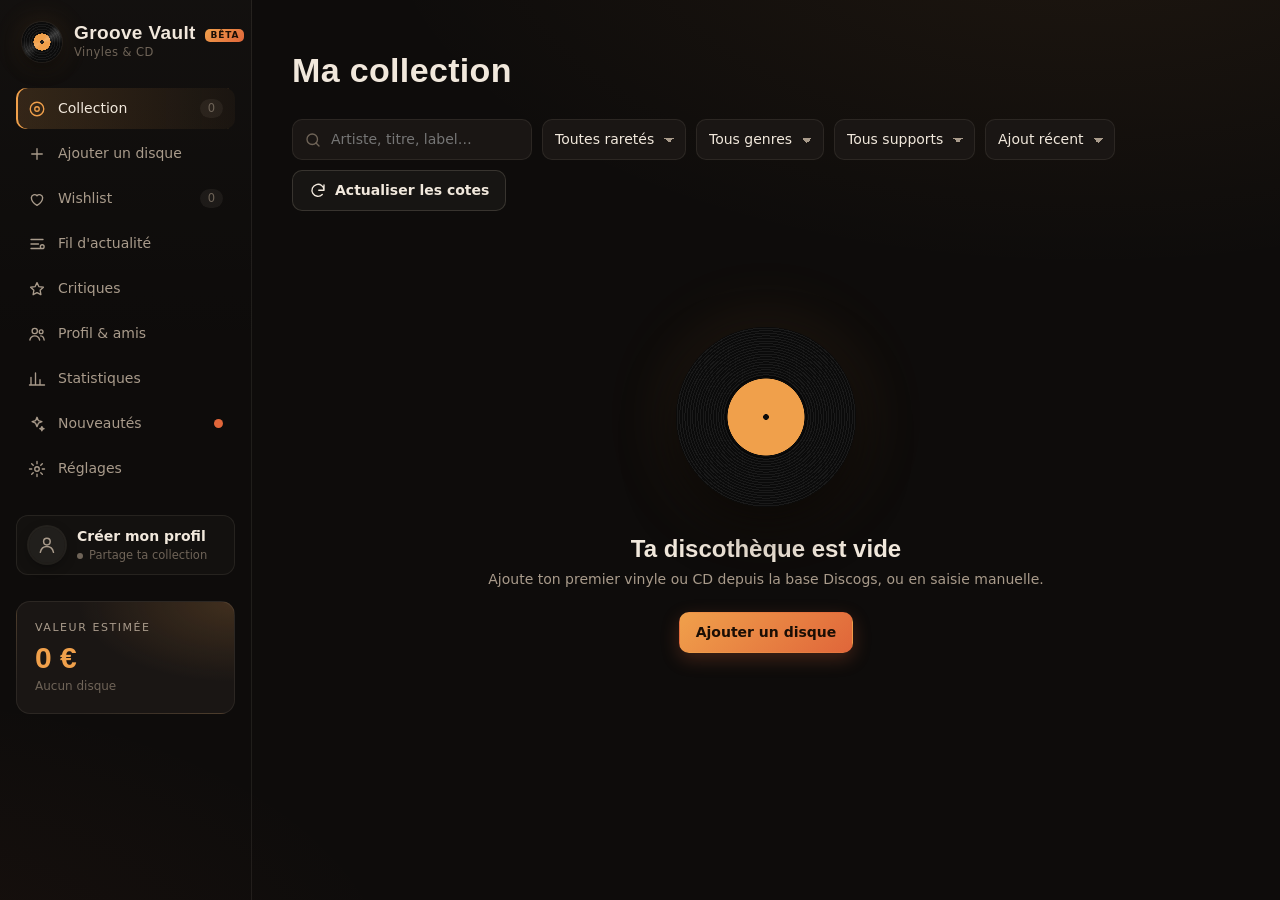
==== app/index.html @ 8633efc5 "Appli mobile 1.2.0 bêta 10 : concerts, catégories des amis Co-Authored-By: Claude Opus 5.5 <noreply@" ====
<!DOCTYPE html>
<html lang="fr">
<head>
  <meta charset="UTF-8">
  <meta name="viewport" content="width=device-width, initial-scale=1, viewport-fit=cover">
  <meta name="theme-color" content="#0e0c0b">
  <meta name="mobile-web-app-capable" content="yes">
  <meta name="apple-mobile-web-app-capable" content="yes">
  <meta name="apple-mobile-web-app-status-bar-style" content="black-translucent">
  <meta name="apple-mobile-web-app-title" content="Groove Vault">
  <meta name="description" content="Ta collection de vinyles et de CD, ta wishlist, tes amis et tes critiques d'albums.">
  <link rel="manifest" href="manifest.webmanifest">
  <link rel="apple-touch-icon" href="icons/apple-touch-icon.png">
  <link rel="icon" type="image/png" href="icons/icon-192.png">
  <meta http-equiv="Content-Security-Policy" content="default-src 'self'; img-src 'self' https: data: blob:; style-src 'self' 'unsafe-inline'; script-src 'self' 'wasm-unsafe-eval'; connect-src 'self' https://api.discogs.com https://*.supabase.co wss://*.supabase.co; manifest-src 'self'; worker-src 'self'">
  <title>Groove Vault</title>
  <link rel="stylesheet" href="app.css?v=1.2.0-beta.10">
</head>
<body>
  <div class="titlebar"><span>Groove Vault</span></div>

  <aside class="sidebar">
    <div class="brand">
      <div class="brand-disc"></div>
      <div>
        <div class="brand-name">Groove Vault <span class="beta-pill" title="Version bêta : merci de signaler les bugs !">Bêta</span></div>
        <div class="brand-sub">Vinyles &amp; CD</div>
      </div>
    </div>

    <nav class="nav">
      <button class="nav-btn active" data-view="collection">
        <svg viewBox="0 0 24 24"><circle cx="12" cy="12" r="9"/><circle cx="12" cy="12" r="3"/></svg>
        <span>Collection</span><em id="nav-count">0</em>
      </button>
      <button class="nav-btn" data-view="add">
        <svg viewBox="0 0 24 24"><path d="M12 5v14M5 12h14"/></svg>
        <span>Ajouter un disque</span>
      </button>
      <button class="nav-btn" data-view="wishlist">
        <svg viewBox="0 0 24 24"><path d="M12 20.5s-7.5-4.6-7.5-10.3A4.3 4.3 0 0 1 12 7.6a4.3 4.3 0 0 1 7.5 2.6c0 5.7-7.5 10.3-7.5 10.3z"/></svg>
        <span>Wishlist</span><em id="nav-wish">0</em>
      </button>
      <button class="nav-btn" data-view="feed">
        <svg viewBox="0 0 24 24"><path d="M4 6h16M4 12h10M4 18h13"/><circle cx="19" cy="15.5" r="2.5"/></svg>
        <span>Fil d'actualité</span><em id="nav-feed" class="badge hidden">0</em>
      </button>
      <button class="nav-btn" data-view="reviews">
        <svg viewBox="0 0 24 24"><path d="M12 3.5l2.6 5.4 5.9.8-4.3 4.1 1 5.8L12 16.8l-5.2 2.8 1-5.8-4.3-4.1 5.9-.8z"/></svg>
        <span>Critiques</span>
      </button>
      <button class="nav-btn" data-view="profile">
        <svg viewBox="0 0 24 24"><circle cx="9" cy="8" r="3.5"/><path d="M2.5 20c.8-3.6 3.4-5.5 6.5-5.5s5.7 1.9 6.5 5.5"/><circle cx="17.5" cy="9" r="2.5"/><path d="M17 14.6c2.3.2 4 1.8 4.5 5.4"/></svg>
        <span>Profil & amis</span><em id="nav-requests" class="badge hidden">0</em>
      </button>
      <button class="nav-btn" data-view="stats">
        <svg viewBox="0 0 24 24"><path d="M4 20V10M10 20V4M16 20v-7M22 20H2"/></svg>
        <span>Statistiques</span>
      </button>
      <button class="nav-btn" data-view="news">
        <svg viewBox="0 0 24 24"><path d="M12 3l1.9 4.6L18.5 9l-4.6 1.9L12 15.5l-1.9-4.6L5.5 9l4.6-1.4z"/><path d="M18.5 15.5l.8 2 2 .8-2 .8-.8 2-.8-2-2-.8 2-.8z"/></svg>
        <span>Nouveautés</span><em id="nav-news" class="badge dot hidden">•</em>
      </button>
      <button class="nav-btn" data-view="settings">
        <svg viewBox="0 0 24 24"><circle cx="12" cy="12" r="3"/><path d="M12 2v3M12 19v3M2 12h3M19 12h3M4.9 4.9l2.1 2.1M17 17l2.1 2.1M4.9 19.1L7 17M17 7l2.1-2.1"/></svg>
        <span>Réglages</span>
      </button>
    </nav>

    <div class="side-task hidden" id="side-task" title="Récupération des cotes Discogs des disques importés">
      <span class="side-task-disc"></span>
      <div class="side-task-body">
        <b>Récupération des cotes</b>
        <span id="side-task-text"></span>
        <i class="side-task-bar"><i id="side-task-fill"></i></i>
      </div>
    </div>

    <button class="side-profile" id="side-profile" data-goto="profile"></button>

    <div class="side-value">
      <div class="side-label">Valeur estimée</div>
      <div class="side-amount" id="side-total">0 €</div>
      <div class="side-meta" id="side-meta">Aucun disque</div>
    </div>
  </aside>

  <main class="main">
    <!-- COLLECTION -->
    <section class="view active" id="view-collection">
      <header class="view-head">
        <div>
          <h1>Ma collection</h1>
          <p class="subtitle" id="collection-sub"></p>
        </div>
        <div class="toolbar">
          <div class="search-box">
            <svg viewBox="0 0 24 24"><circle cx="11" cy="11" r="7"/><path d="M20 20l-4-4"/></svg>
            <input id="filter-text" type="search" placeholder="Artiste, titre, label…">
          </div>
          <select id="filter-tier">
            <option value="">Toutes raretés</option>
          </select>
          <select id="filter-genre">
            <option value="">Tous genres</option>
          </select>
          <select id="filter-format">
            <option value="">Tous supports</option>
            <option value="vinyl">Vinyles</option>
            <option value="cd">CD</option>
          </select>
          <select id="sort">
            <option value="added">Ajout récent</option>
            <option value="artist">Artiste A→Z</option>
            <option value="title">Titre A→Z</option>
            <option value="year">Année</option>
            <option value="value">Valeur ↓</option>
            <option value="rarity">Rareté ↓</option>
          </select>
          <button class="btn ghost" id="refresh-all" title="Mettre à jour la cote de tous les disques via Discogs">
            <svg viewBox="0 0 24 24"><path d="M20 11a8 8 0 1 0-2.3 5.7M20 4v7h-7"/></svg>
            <span>Actualiser les cotes</span>
          </button>
        </div>
      </header>
      <div class="cat-bar" id="cat-bar"></div>
      <div class="grid" id="grid"></div>
      <div class="empty hidden" id="empty">
        <div class="empty-disc"></div>
        <h2>Ta discothèque est vide</h2>
        <p>Ajoute ton premier vinyle ou CD depuis la base Discogs, ou en saisie manuelle.</p>
        <button class="btn primary" data-goto="add">Ajouter un disque</button>
      </div>
    </section>

    <!-- WISHLIST -->
    <section class="view" id="view-wishlist">
      <header class="view-head">
        <div>
          <h1>Ma wishlist</h1>
          <p class="subtitle" id="wl-sub"></p>
        </div>
        <div class="toolbar">
          <div class="search-box">
            <svg viewBox="0 0 24 24"><circle cx="11" cy="11" r="7"/><path d="M20 20l-4-4"/></svg>
            <input id="wl-text" type="search" placeholder="Artiste, titre, label…">
          </div>
          <select id="wl-format">
            <option value="">Tous supports</option>
            <option value="vinyl">Vinyles</option>
            <option value="cd">CD</option>
          </select>
          <select id="wl-sort">
            <option value="priority">Priorités d'abord</option>
            <option value="added">Ajout récent</option>
            <option value="artist">Artiste A→Z</option>
            <option value="price">Prix ↑</option>
          </select>
          <button class="btn ghost" id="wl-refresh" title="Récupérer le prix le plus bas de chaque disque sur Discogs">
            <svg viewBox="0 0 24 24"><path d="M20 11a8 8 0 1 0-2.3 5.7M20 4v7h-7"/></svg>
            <span>Actualiser les prix</span>
          </button>
          <button class="btn primary" data-goto="add">+ Ajouter</button>
        </div>
      </header>
      <div class="grid wl-grid" id="wl-grid"></div>
      <div class="empty hidden" id="wl-empty">
        <div class="empty-disc wl-empty-heart"></div>
        <h2>Ta wishlist est vide</h2>
        <p>Cherche un vinyle ou un CD dans « Ajouter un disque » et clique sur ♥ Wishlist. Tes amis verront ce qui te ferait plaisir.</p>
        <button class="btn primary" data-goto="add">Chercher un disque</button>
      </div>
    </section>

    <!-- AJOUT -->
    <section class="view" id="view-add">
      <header class="view-head">
        <div>
          <h1>Ajouter un disque</h1>
          <p class="subtitle">Recherche dans les 18 millions de références Discogs, ou saisis-le à la main.</p>
        </div>
        <div class="seg" id="add-tabs">
          <button class="active" data-tab="discogs">Recherche Discogs</button>
          <button data-tab="import">Ma collection Discogs</button>
          <button data-tab="manual">Saisie manuelle</button>
        </div>
      </header>

      <div class="tab active" id="tab-discogs">
        <form class="search-hero" id="search-form">
          <div class="search-box big">
            <svg viewBox="0 0 24 24"><circle cx="11" cy="11" r="7"/><path d="M20 20l-4-4"/></svg>
            <input id="search-q" placeholder="Ex : Daft Punk Discovery, ou colle un lien Discogs…" autocomplete="off">
          </div>
          <select id="search-format" title="Support">
            <option value="all">Vinyles &amp; CD</option>
            <option value="Vinyl">Vinyles</option>
            <option value="CD">CD</option>
          </select>
          <label class="check"><input type="checkbox" id="search-barcode"> Code-barres</label>
          <button class="btn primary" type="submit">Rechercher</button>
        </form>
        <div class="token-warning hidden" id="token-warning">
          Pour chercher dans Discogs et obtenir la cote, ajoute ton jeton personnel Discogs (gratuit) dans
          <a href="#" data-goto="settings">Réglages</a>.
        </div>
        <div class="results" id="results"></div>
      </div>

      <div class="tab" id="tab-import"><div id="import-root"></div></div>

      <div class="tab" id="tab-manual">
        <form class="manual" id="manual-form">
          <div class="manual-cover">
            <div class="manual-preview" id="manual-preview"></div>
            <button type="button" class="btn ghost" id="manual-pick">Choisir une pochette…</button>
          </div>
          <div class="form-grid">
            <label>Artiste *<input name="artist" required></label>
            <label>Titre *<input name="title" required></label>
            <label>Année<input name="year" type="number" min="1900" max="2100"></label>
            <label>Label<input name="label"></label>
            <label>Référence (cat. no)<input name="catno"></label>
            <label>Pays<input name="country"></label>
            <label>Genres (séparés par des virgules)<input name="genres" placeholder="Rock, Jazz"></label>
            <label>Support
              <select name="format"><option value="vinyl">Vinyle</option><option value="cd">CD</option></select>
            </label>
            <label class="vinyl-only">Format
              <select name="sizeInch"><option value="12">12" (LP)</option><option value="10">10"</option><option value="7">7" (single)</option></select>
            </label>
            <label class="vinyl-only">Vitesse
              <select name="rpm"><option value="33">33⅓ tours</option><option value="45">45 tours</option><option value="78">78 tours</option></select>
            </label>
            <label>État du disque
              <select name="media" class="cond-select"></select>
            </label>
            <label>Prix d'achat<input name="purchasePrice" type="number" step="0.01" min="0"></label>
            <label>Valeur estimée<input name="manualValue" type="number" step="0.01" min="0"></label>
            <label class="color-row vinyl-only">Vinyle coloré
              <span><input type="checkbox" name="colored"> <input type="color" name="color" value="#b3142f"></span>
            </label>
            <label class="span2">Notes<textarea name="notes" rows="3"></textarea></label>
          </div>
          <div class="form-actions"><button class="btn primary" type="submit">Ajouter à la collection</button></div>
        </form>
      </div>
    </section>

    <!-- FIL D'ACTUALITÉ DES AMIS -->
    <section class="view" id="view-feed">
      <div id="feed-root"></div>
    </section>

    <!-- CRITIQUES -->
    <section class="view" id="view-reviews">
      <div id="reviews-root"></div>
    </section>

    <!-- PAGE D'UN ALBUM -->
    <section class="view" id="view-album">
      <div id="album-root"></div>
    </section>

    <!-- PROFIL & AMIS -->
    <section class="view" id="view-profile">
      <div id="profile-root"></div>
    </section>

    <!-- COLLECTION D'UN AMI -->
    <section class="view" id="view-friend">
      <div id="friend-root"></div>
    </section>

    <!-- STATS -->
    <section class="view" id="view-stats">
      <header class="view-head">
        <div>
          <h1>Statistiques</h1>
          <p class="subtitle">Ta collection en chiffres.</p>
        </div>
      </header>
      <div id="stats"></div>
    </section>

    <!-- NOUVEAUTÉS -->
    <section class="view" id="view-news">
      <div id="news-root"></div>
    </section>

    <!-- RÉGLAGES -->
    <section class="view" id="view-settings">
      <header class="view-head">
        <div>
          <h1>Réglages</h1>
          <p class="subtitle">Connexion Discogs, devise, ambiance sonore et sauvegarde.</p>
        </div>
      </header>
      <div class="settings">
        <div class="card-panel">
          <h3>Jeton Discogs</h3>
          <p class="muted">Nécessaire pour rechercher des disques et récupérer leur cote réelle.
            Crée-le gratuitement sur Discogs : <a href="#" id="open-token-page">Paramètres → Développeurs → Générer un jeton</a>.</p>
          <div class="row">
            <input type="password" id="set-token" placeholder="Colle ton jeton personnel ici" autocomplete="off">
            <button class="btn primary" id="save-token">Enregistrer</button>
          </div>
          <div class="muted small" id="token-status"></div>
        </div>
        <div class="card-panel">
          <h3>Devise</h3>
          <p class="muted">Utilisée pour les prix du marché Discogs.</p>
          <select id="set-currency">
            <option>EUR</option><option>USD</option><option>GBP</option><option>CAD</option>
            <option>CHF</option><option>JPY</option><option>AUD</option>
          </select>
        </div>
        <div class="card-panel">
          <h3>Ambiance</h3>
          <label class="check"><input type="checkbox" id="set-crackle"> Craquements de vinyle sur la platine</label>
          <label class="slider">Volume <input type="range" id="set-volume" min="0" max="1" step="0.05"></label>
        </div>
        <div class="card-panel">
          <h3>Sauvegarde</h3>
          <p class="muted">Exporte ta collection dans un fichier JSON, ou importe une sauvegarde.</p>
          <div class="row">
            <button class="btn ghost" id="export">Exporter…</button>
            <button class="btn ghost" id="import">Importer…</button>
          </div>
        </div>
        <div class="card-panel span2">
          <h3>Mises à jour</h3>
          <p class="muted" id="app-version"></p>
          <p class="muted small">Groove Vault vérifie automatiquement les nouvelles versions au démarrage, toutes les 10 minutes et quand tu reviens sur l'appli.</p>
          <div class="row">
            <button class="btn ghost" id="check-update">
              <svg viewBox="0 0 24 24"><path d="M20 11a8 8 0 1 0-2.3 5.7M20 4v7h-7"/></svg>
              Rechercher une mise à jour
            </button>
          </div>
          <div class="muted small" id="update-status"></div>
        </div>
        <div class="card-panel span2">
          <h3>Comment la rareté est calculée</h3>
          <p class="muted">Le score (0 à 100) combine quatre signaux issus de la communauté Discogs :</p>
          <ul class="muted formula">
            <li><b>Tirage</b> (35 %) : moins de membres possèdent le disque, plus il est rare.</li>
            <li><b>Demande</b> (25 %) : rapport entre les membres qui le recherchent et ceux qui l'ont.</li>
            <li><b>Offre</b> (20 %) : nombre d'exemplaires actuellement en vente.</li>
            <li><b>Prix</b> (20 %) : prix plancher sur le marché.</li>
          </ul>
          <div class="tier-legend" id="tier-legend"></div>
        </div>
      </div>
    </section>
  </main>

  <div class="detail hidden" id="detail"></div>
  <div class="toasts" id="toasts"></div>
  <script src="vault.js?v=1.2.0-beta.10"></script>
  <script src="app.js?v=1.2.0-beta.10"></script>
</body>
</html>
---- app/app.css ----
@property --ang{syntax: "<angle>"; initial-value: 0deg; inherits: false;}:root{--bg: #0e0c0b;--bg2: #141110;--panel: #1a1614;--panel2: #211c19;--line: rgba(255, 236, 214, .08);--line2: rgba(255, 236, 214, .14);--text: #f1e8dc;--muted: #a99b8b;--dim: #6f6458;--accent: #f0a04b;--accent2: #e0663a;--up: #5fd08f;--down: #ff6b5f;--radius: 14px;--display: "Bahnschrift", "Segoe UI Variable Display", "Segoe UI", sans-serif;--body: "Segoe UI Variable Text", "Segoe UI", system-ui, sans-serif;color-scheme:dark}*{box-sizing:border-box}html,body{margin:0;height:100%;background:var(--bg);color:var(--text);font:14px/1.5 var(--body);overflow:hidden;-webkit-user-select:none;user-select:none}body{display:grid;grid-template-columns:252px 1fr;background:radial-gradient(1200px 600px at 85% -10%,rgba(240,160,75,.07),transparent 60%),radial-gradient(900px 500px at -10% 110%,rgba(224,102,58,.05),transparent 60%),var(--bg)}input,textarea,select,button{font:inherit;color:inherit}textarea,input{-webkit-user-select:text;user-select:text}a{color:var(--accent);text-decoration:none}a:hover{text-decoration:underline}svg{width:18px;height:18px;fill:none;stroke:currentColor;stroke-width:1.8;stroke-linecap:round;stroke-linejoin:round;flex:none}.hidden{display:none!important}.muted{color:var(--muted)}.small{font-size:12px}.warn{color:#ffb38a;background:#e0663a1a;border:1px solid rgba(224,102,58,.25);padding:10px 14px;border-radius:10px}.up{color:var(--up)!important}.down{color:var(--down)!important}::-webkit-scrollbar{width:10px;height:10px}::-webkit-scrollbar-thumb{background:#ffecd61a;border-radius:10px;border:3px solid transparent;background-clip:padding-box}::-webkit-scrollbar-thumb:hover{background-color:#ffecd633}::-webkit-scrollbar-track{background:transparent}.titlebar{position:fixed;inset:0 0 auto;height:38px;-webkit-app-region:drag;z-index:50;display:flex;align-items:center;padding-left:270px;font-size:12px;color:var(--dim);letter-spacing:.08em;pointer-events:none}.titlebar span{opacity:0}.sidebar{padding:22px 16px 20px;border-right:1px solid var(--line);background:linear-gradient(180deg,rgba(255,236,214,.025),transparent 40%);display:flex;flex-direction:column;gap:26px;position:relative;z-index:60}.brand{display:flex;align-items:center;gap:12px;padding:0 6px;-webkit-app-region:drag}.brand-disc{width:40px;height:40px;border-radius:50%;flex:none;background:radial-gradient(circle,#1b1714 0 6%,var(--accent) 6.5% 30%,transparent 30.5%),repeating-radial-gradient(circle,#1a1a1a 0 1px,#0c0c0c 1px 2.5px);box-shadow:0 0 0 1px #ffffff0f,0 6px 16px #00000080,0 0 30px #f0a04b26;position:relative;animation:spin 1.8s linear infinite}.brand-disc:after{content:"";position:absolute;inset:0;border-radius:50%;background:conic-gradient(from 30deg,transparent,rgba(255,255,255,.18) 8%,transparent 18%,transparent 50%,rgba(255,255,255,.12) 58%,transparent 68%);animation:spin 1.8s linear infinite reverse}.brand-name{font:700 19px/1.1 var(--display);letter-spacing:.02em}.brand-sub{font-size:11.5px;color:var(--dim);letter-spacing:.04em}.nav{display:flex;flex-direction:column;gap:4px}.nav-btn{display:flex;align-items:center;gap:12px;padding:10px 12px;border-radius:10px;background:none;border:0;cursor:pointer;text-align:left;color:var(--muted);font-weight:500;transition:background .2s,color .2s}.nav-btn span{flex:1}.nav-btn em{font-style:normal;font-size:11.5px;color:var(--dim);background:#ffecd60f;padding:1px 8px;border-radius:20px}.nav-btn:hover{background:#ffecd60a;color:var(--text)}.nav-btn.active{background:linear-gradient(90deg,#f0a04b29,#f0a04b0a);color:var(--text);box-shadow:inset 2px 0 0 var(--accent)}.nav-btn.active svg{color:var(--accent)}.side-value{margin-top:auto;padding:18px;border-radius:var(--radius);background:radial-gradient(120% 120% at 100% 0%,rgba(240,160,75,.18),transparent 60%),var(--panel);border:1px solid var(--line)}.side-label{font-size:11px;letter-spacing:.14em;text-transform:uppercase;color:var(--muted)}.side-amount{font:700 30px/1.15 var(--display);margin:4px 0 2px;color:var(--accent);font-variant-numeric:tabular-nums}.side-meta{font-size:12px;color:var(--dim)}.main{position:relative;overflow:hidden;padding-top:38px}.view{position:absolute;inset:38px 0 0;overflow-y:auto;overflow-x:hidden;padding:8px 40px 60px;display:none}.view.active{display:block;animation:view-in .35s ease both}@keyframes view-in{0%{opacity:0;transform:translateY(8px)}}.view-head{display:flex;align-items:flex-end;justify-content:space-between;gap:24px;margin:6px 0 30px;flex-wrap:wrap}h1{font:700 34px/1.1 var(--display);margin:0;letter-spacing:.01em}.subtitle{margin:6px 0 0;color:var(--muted)}h3{font:600 15px/1.2 var(--display);margin:0 0 14px;letter-spacing:.04em;text-transform:uppercase;color:var(--muted)}.toolbar{display:flex;gap:10px;align-items:center;flex-wrap:wrap}select,input:not([type]),input[type=text],input[type=search],input[type=number],input[type=password],textarea{background:var(--panel);border:1px solid var(--line);border-radius:10px;padding:9px 12px;outline:none;transition:border-color .2s,background .2s}select:focus,input:focus,textarea:focus{border-color:#f0a04b80;background:var(--panel2)}select{cursor:pointer;padding-right:30px;-webkit-appearance:none;appearance:none;background-image:linear-gradient(45deg,transparent 50%,var(--muted) 50%),linear-gradient(135deg,var(--muted) 50%,transparent 50%);background-position:calc(100% - 16px) 52%,calc(100% - 11px) 52%;background-size:5px 5px;background-repeat:no-repeat}select option{background:#1d1916}textarea{resize:vertical;width:100%}.search-box{position:relative;display:flex;align-items:center}.search-box svg{position:absolute;left:12px;color:var(--dim)}.search-box input{padding-left:38px;width:240px}.search-box.big input{width:100%;font-size:16px;padding:14px 16px 14px 44px;border-radius:14px}.search-box.big svg{left:16px;width:20px;height:20px}.btn{display:inline-flex;align-items:center;justify-content:center;gap:8px;padding:9px 16px;border-radius:10px;border:1px solid transparent;cursor:pointer;font-weight:600;white-space:nowrap;transition:transform .15s,background .2s,border-color .2s,opacity .2s,box-shadow .2s}.btn:active:not(:disabled){transform:translateY(1px) scale(.98)}.btn.primary{background:linear-gradient(135deg,var(--accent),var(--accent2));color:#1a0e05;box-shadow:0 6px 18px #e0663a40}.btn.primary:hover{box-shadow:0 8px 24px #e0663a66}.btn.ghost{background:#ffecd60a;border-color:var(--line2);color:var(--text)}.btn.ghost:hover{background:#ffecd614}.btn.danger{background:#ff6b5f14;border-color:#ff6b5f4d;color:#ff9a90}.btn.danger:hover{background:#ff6b5f29}.btn.done{background:#5fd08f1a;border-color:#5fd08f4d;color:var(--up)}.btn.small{padding:6px 12px;font-size:12.5px}.btn:disabled{cursor:default;opacity:.85}.btn.loading:before{content:"";width:14px;height:14px;border-radius:50%;flex:none;background:radial-gradient(circle,currentColor 0 18%,transparent 20% 34%,currentColor 36% 40%,transparent 42%),repeating-radial-gradient(circle,rgba(0,0,0,.5) 0 1px,transparent 1px 2px),#111;box-shadow:0 0 0 1px currentColor;animation:spin .8s linear infinite}.btn.loading svg{display:none}.seg{display:inline-flex;background:var(--panel);border:1px solid var(--line);border-radius:12px;padding:4px;gap:2px}.seg button{background:none;border:0;padding:7px 14px;border-radius:8px;cursor:pointer;color:var(--muted);font-weight:600;transition:all .2s}.seg button.active{background:#f0a04b29;color:var(--text)}.seg.small button{padding:5px 12px;font-size:12.5px}.check{display:inline-flex;align-items:center;gap:8px;cursor:pointer;color:var(--muted)}.check input{accent-color:var(--accent);width:16px;height:16px}.check.tiny{font-size:12px;gap:5px}.vinyl{position:relative;aspect-ratio:1;border-radius:50%;--v-base: #0f0f0f;--v-sec: #111}.vinyl-disc{position:absolute;inset:0;border-radius:50%;overflow:hidden;background:var(--v-base);box-shadow:inset 0 0 0 1px #ffffff0d,0 10px 26px #0000008c;will-change:transform}.vinyl-grooves{position:absolute;inset:0;border-radius:50%;background:radial-gradient(circle,transparent 0 96.5%,rgba(255,255,255,.08) 97.5%,rgba(0,0,0,.5) 99.5%),radial-gradient(circle,transparent 0 35.5%,rgba(0,0,0,.55) 36% 38%,rgba(255,255,255,.05) 38.4%,transparent 39%),radial-gradient(circle,transparent 0 52%,rgba(0,0,0,.4) 52.4% 53.2%,transparent 53.6% 69%,rgba(0,0,0,.4) 69.4% 70.2%,transparent 70.6% 82%,rgba(0,0,0,.4) 82.4% 83.2%,transparent 83.6%),repeating-radial-gradient(circle,#ffffff0b 0 .6px,#00000038 .9px 1.7px,#ffffff05 2.1px 2.6px)}.vinyl-label{position:absolute;inset:33%;border-radius:50%;background-size:cover;background-position:center;box-shadow:0 0 0 1.5px #00000073,inset 0 0 0 1px #ffffff1f;display:grid;place-items:center;overflow:hidden}.vinyl-label:after{content:"";position:absolute;inset:7%;border-radius:50%;border:1px solid rgba(255,255,255,.12)}.vinyl-label[data-gen]{background:radial-gradient(circle at 35% 30%,hsl(var(--h) 70% 62%),hsl(var(--h) 60% 34%))}.vinyl-label span{font:700 9px/1.1 var(--display);text-align:center;padding:0 22%;color:#ffffffd9;text-transform:uppercase;letter-spacing:.06em;transform:translateY(-38%);display:-webkit-box;-webkit-line-clamp:2;-webkit-box-orient:vertical;overflow:hidden}.vinyl-hole{position:absolute;left:50%;top:50%;width:3.2%;height:3.2%;translate:-50% -50%;border-radius:50%;background:#0a0908;box-shadow:inset 0 1px 2px #000000e6,0 0 0 1px #ffffff14}.vinyl-shine{position:absolute;inset:0;border-radius:50%;pointer-events:none;background:conic-gradient(from 25deg,transparent 0deg,rgba(255,255,255,.13) 16deg,rgba(255,255,255,.02) 34deg,transparent 50deg,transparent 180deg,rgba(255,255,255,.1) 196deg,rgba(255,255,255,.02) 214deg,transparent 230deg);-webkit-mask:radial-gradient(circle,transparent 0 33.5%,#000 34%);mix-blend-mode:screen}.vinyl.colored .vinyl-disc{background:radial-gradient(circle at 40% 35%,color-mix(in srgb,var(--v-base) 80%,white),var(--v-base) 45%,color-mix(in srgb,var(--v-base) 70%,black))}.vinyl.colored .vinyl-grooves{opacity:.75}.vinyl.clear .vinyl-disc{background:radial-gradient(circle at 40% 35%,color-mix(in srgb,var(--v-base) 45%,transparent),color-mix(in srgb,var(--v-base) 30%,transparent) 60%,color-mix(in srgb,var(--v-base) 55%,transparent));-webkit-backdrop-filter:blur(3px) saturate(1.3);backdrop-filter:blur(3px) saturate(1.3);box-shadow:inset 0 0 0 1px #ffffff26,inset 0 0 30px #ffffff0f,0 10px 26px #0006}.vinyl.clear .vinyl-grooves{opacity:.5}.vinyl.fx-marble .vinyl-disc{background:conic-gradient(from 10deg at 45% 55%,var(--v-base),var(--v-sec) 12%,var(--v-base) 22%,color-mix(in srgb,var(--v-base) 60%,var(--v-sec)) 38%,var(--v-base) 50%,var(--v-sec) 63%,var(--v-base) 75%,color-mix(in srgb,var(--v-sec) 50%,black) 88%,var(--v-base))}.vinyl.fx-splatter .vinyl-disc{background:radial-gradient(circle at 22% 30%,var(--v-sec) 0 2.5%,transparent 3%),radial-gradient(circle at 70% 22%,var(--v-sec) 0 1.6%,transparent 2%),radial-gradient(circle at 78% 64%,var(--v-sec) 0 3%,transparent 3.5%),radial-gradient(circle at 30% 76%,var(--v-sec) 0 1.8%,transparent 2.3%),radial-gradient(circle at 55% 88%,var(--v-sec) 0 1.2%,transparent 1.6%),radial-gradient(circle at 12% 55%,var(--v-sec) 0 1%,transparent 1.4%),radial-gradient(circle at 88% 40%,var(--v-sec) 0 1.3%,transparent 1.7%),radial-gradient(circle at 42% 12%,var(--v-sec) 0 1%,transparent 1.4%),var(--v-base)}@keyframes spin{to{transform:rotate(360deg)}}.grid{display:grid;grid-template-columns:repeat(auto-fill,minmax(190px,1fr));gap:46px 60px;padding:6px 70px 20px 4px}.card{cursor:pointer;position:relative;animation:card-in .5s cubic-bezier(.2,.8,.2,1) both;animation-delay:calc(var(--i) * 35ms)}@keyframes card-in{0%{opacity:0;transform:translateY(18px) scale(.97)}}.card:hover{z-index:5}.card-stage{position:relative;aspect-ratio:1}.card-stage .vinyl{position:absolute;width:94%;top:3%;left:3%;z-index:1;transition:transform .7s cubic-bezier(.2,.8,.2,1)}.card-stage .vinyl.single{width:70%;top:15%;left:15%}.card:hover .card-stage .vinyl{transform:translate(48%)}.card:hover .card-stage .vinyl.single{transform:translate(62%)}.card:hover .vinyl-disc{animation:spin 1.8s linear infinite}.sleeve{position:absolute;inset:0;z-index:2;border-radius:4px;overflow:hidden;background:#222;box-shadow:0 1px #ffffff0f inset,0 14px 30px #0000008c,0 2px 6px #0006;transition:transform .7s cubic-bezier(.2,.8,.2,1),box-shadow .4s}.sleeve img{width:100%;height:100%;object-fit:cover;display:block}.card:hover .sleeve{transform:translate(-6%) rotate(-1.5deg);box-shadow:0 22px 40px #0009,0 2px 6px #0006}.sleeve-gloss{position:absolute;inset:0;pointer-events:none;background:linear-gradient(115deg,rgba(255,255,255,.16) 0%,rgba(255,255,255,.03) 28%,transparent 45%),linear-gradient(90deg,rgba(0,0,0,.25),transparent 4%,transparent 97%,rgba(0,0,0,.2)),repeating-linear-gradient(0deg,rgba(255,255,255,.012) 0 1px,transparent 1px 3px);box-shadow:inset 0 0 0 1px #ffffff0f}.card:hover .sleeve-gloss{background-position:0 0}.gen-cover{width:100%;height:100%;padding:12%;display:flex;flex-direction:column;justify-content:flex-end;gap:4px;background:radial-gradient(circle at 80% 20%,hsl(calc(var(--h) + 40) 70% 55% / .7),transparent 50%),linear-gradient(160deg,hsl(var(--h) 55% 32%),hsl(calc(var(--h) + 30) 50% 14%))}.gen-artist{font-size:11px;letter-spacing:.12em;text-transform:uppercase;color:#ffffffb3}.gen-title{font:700 18px/1.05 var(--display);color:#fff;overflow:hidden;display:-webkit-box;-webkit-line-clamp:3;-webkit-box-orient:vertical}.tier-badge{position:absolute;z-index:3;left:8px;top:8px;display:inline-flex;align-items:center;gap:6px;font-size:10.5px;font-weight:700;letter-spacing:.08em;text-transform:uppercase;padding:4px 9px 4px 7px;border-radius:20px;background:#0e0c0bb8;-webkit-backdrop-filter:blur(8px);backdrop-filter:blur(8px);border:1px solid color-mix(in srgb,var(--tier) 45%,transparent);color:var(--text);transition:transform .7s cubic-bezier(.2,.8,.2,1),opacity .25s}.tier-badge i{width:7px;height:7px;border-radius:50%;background:var(--tier);box-shadow:0 0 8px var(--tier)}.card:hover .tier-badge{transform:translate(-6%) rotate(-1.5deg)}.card .tier-badge{opacity:0}.card:hover .tier-badge,.grid.show-tiers .tier-badge{opacity:1}.card.tier-rare:hover .sleeve,.show-tiers .tier-rare .sleeve{box-shadow:0 0 0 1px color-mix(in srgb,var(--tier) 55%,transparent),0 14px 30px #0000008c}.card.tier-tres-rare:hover .sleeve,.show-tiers .tier-tres-rare .sleeve{box-shadow:0 0 0 1.5px var(--tier),0 0 26px color-mix(in srgb,var(--tier) 35%,transparent),0 14px 30px #0000008c}.card.tier-legendaire:hover .card-stage:before,.show-tiers .tier-legendaire .card-stage:before{content:"";position:absolute;inset:-3px;z-index:2;border-radius:7px;background:conic-gradient(from var(--ang),#f5b942,#fff3c4,#ff9d3d,#f5b942,#ffe08a,#c98a1b,#f5b942);animation:holo 3s linear infinite;filter:drop-shadow(0 0 14px rgba(245,185,66,.45));transition:transform .7s cubic-bezier(.2,.8,.2,1)}.tier-legendaire:hover .card-stage:before{transform:translate(-6%) rotate(-1.5deg)}.tier-legendaire .tier-badge{background:linear-gradient(135deg,#f5b942,#c98a1b);color:#2a1803;border-color:transparent}.tier-legendaire .tier-badge i{background:#fff7d6}.card.tier-legendaire:hover .sleeve-gloss:after,.show-tiers .tier-legendaire .sleeve-gloss:after{content:"";position:absolute;inset:0;background:linear-gradient(115deg,transparent 35%,rgba(255,240,190,.3) 48%,transparent 60%);background-size:300% 100%;animation:sheen 3.5s ease-in-out infinite}@keyframes holo{to{--ang: 360deg}}@keyframes sheen{0%,30%{background-position:120% 0}70%,to{background-position:-40% 0}}.card-info{padding-top:14px}.card-title{font:600 15px/1.25 var(--display);white-space:nowrap;overflow:hidden;text-overflow:ellipsis}.card-artist{color:var(--muted);font-size:13px;white-space:nowrap;overflow:hidden;text-overflow:ellipsis}.card-foot{display:flex;justify-content:space-between;align-items:center;margin-top:6px;font-size:12.5px;color:var(--dim)}.card-price{color:var(--accent);font-weight:700;font-variant-numeric:tabular-nums}.dot-color{display:inline-block;width:9px;height:9px;border-radius:50%;background:var(--c);vertical-align:-1px;box-shadow:0 0 0 1px #ffffff40}.no-match{grid-column:1 / -1;text-align:center;padding:40px}.empty{text-align:center;padding:60px 20px}.empty h2{font:700 24px var(--display);margin:28px 0 6px}.empty p{color:var(--muted);margin:0 0 22px}.empty-disc{width:180px;height:180px;margin:0 auto;border-radius:50%;background:radial-gradient(circle,var(--bg) 0 2%,var(--accent) 2.5% 30%,rgba(0,0,0,.5) 30.5% 32%,transparent 32.5%),repeating-radial-gradient(circle,#1a1a1a 0 1px,#0b0b0b 1px 2.6px);box-shadow:0 20px 50px #0009,0 0 80px #f0a04b1f;animation:spin 1.8s linear infinite;position:relative}.tab{display:none}.tab.active{display:block;animation:view-in .3s ease both}.search-hero{display:flex;gap:14px;align-items:center;margin-bottom:18px}.search-hero .search-box{flex:1}.search-hero .btn{padding:13px 24px;border-radius:14px}.token-warning{padding:12px 16px;border-radius:12px;background:#f0a04b14;border:1px solid rgba(240,160,75,.25);color:#f6cfa4;margin-bottom:18px}.results{display:grid;grid-template-columns:repeat(auto-fill,minmax(380px,1fr));gap:12px}.result{display:grid;grid-template-columns:84px 1fr auto;gap:16px;align-items:center;padding:12px;border-radius:var(--radius);background:var(--panel);border:1px solid var(--line);animation:card-in .4s ease both;transition:border-color .2s,background .2s}.result:hover{border-color:var(--line2);background:var(--panel2)}.result-cover{width:84px;height:84px;border-radius:6px;overflow:hidden;background:#222;box-shadow:0 6px 14px #0006}.result-cover img{width:100%;height:100%;object-fit:cover}.result-cover .gen-title{font-size:11px}.result-cover .gen-artist{display:none}.result-body{min-width:0}.result-title{font:600 15px/1.25 var(--display);overflow:hidden;text-overflow:ellipsis;white-space:nowrap}.result-artist{color:var(--muted)}.result-meta,.result-format{font-size:12px;color:var(--dim);overflow:hidden;text-overflow:ellipsis;white-space:nowrap}.result-comm{display:flex;gap:12px;font-size:11.5px;color:var(--muted);margin-top:3px}.loader{grid-column:1 / -1;display:flex;flex-direction:column;align-items:center;gap:14px;padding:50px;color:var(--muted)}.loader-disc{width:64px;height:64px;border-radius:50%;background:radial-gradient(circle,var(--bg) 0 4%,var(--accent) 4.5% 30%,transparent 31%),repeating-radial-gradient(circle,#1c1c1c 0 1px,#0b0b0b 1px 2.4px);box-shadow:0 10px 30px #00000080;animation:spin .9s linear infinite;position:relative}.loader-disc:after{content:"";position:absolute;inset:0;border-radius:50%;background:conic-gradient(transparent,rgba(255,255,255,.2) 10%,transparent 20%)}.manual{display:grid;grid-template-columns:300px 1fr;gap:40px;align-items:start}.manual-cover{display:flex;flex-direction:column;align-items:center;gap:18px;position:sticky;top:0}.manual-preview{width:220px;margin-right:80px}.card-stage.preview .vinyl{transform:translate(42%)}.card-stage.preview .vinyl-disc{animation:spin 1.8s linear infinite}.form-grid{display:grid;grid-template-columns:1fr 1fr;gap:14px 18px}.form-grid label,.copy-grid label{display:flex;flex-direction:column;gap:6px;font-size:12.5px;color:var(--muted);font-weight:500}.span2{grid-column:span 2}.color-row>span{display:flex;align-items:center;gap:10px;height:40px}input[type=color]{width:44px;height:32px;border:1px solid var(--line2);border-radius:8px;background:none;padding:2px;cursor:pointer}.form-actions{grid-column:2;display:flex;justify-content:flex-end}.metrics{display:grid;grid-template-columns:repeat(5,1fr);gap:14px;margin-bottom:18px}.metric{padding:18px 20px;border-radius:var(--radius);background:var(--panel);border:1px solid var(--line);display:flex;flex-direction:column;gap:2px}.metric span{font-size:11px;letter-spacing:.12em;text-transform:uppercase;color:var(--muted)}.metric b{font:700 28px/1.2 var(--display);font-variant-numeric:tabular-nums}.metric small{color:var(--dim);font-size:12px}.metric.accent{background:radial-gradient(120% 140% at 100% 0%,rgba(240,160,75,.2),transparent 60%),var(--panel)}.metric.accent b{color:var(--accent)}.stats-grid{display:grid;grid-template-columns:repeat(auto-fill,minmax(340px,1fr));gap:14px}.card-panel{padding:20px 22px;border-radius:var(--radius);background:var(--panel);border:1px solid var(--line)}.bars{display:flex;flex-direction:column;gap:9px}.bar-row{display:grid;grid-template-columns:120px 1fr 40px;gap:12px;align-items:center;font-size:13px;border-radius:6px}.bar-row:hover .bar-fill{filter:brightness(1.2)}.bar-label{display:flex;align-items:center;gap:8px;overflow:hidden;white-space:nowrap;text-overflow:ellipsis;color:var(--text)}.bar-label i{width:8px;height:8px;border-radius:50%;flex:none}.bar-track{height:10px;border-radius:0 4px 4px 0;background:#ffecd60a;overflow:hidden}.bar-fill{display:block;height:100%;background:var(--bar, var(--accent));border-radius:0 4px 4px 0;animation:bar-in .8s cubic-bezier(.2,.8,.2,1) both;transform-origin:left;transition:filter .2s}@keyframes bar-in{0%{transform:scaleX(0)}}.bar-val{text-align:right;color:var(--muted);font-variant-numeric:tabular-nums}.top-list{list-style:none;margin:0;padding:0;display:flex;flex-direction:column;gap:6px}.top-list li{display:grid;grid-template-columns:42px 1fr auto;gap:12px;align-items:center;padding:6px;border-radius:10px;cursor:pointer;transition:background .2s}.top-list li:hover{background:#ffecd60d}.top-cover{width:42px;height:42px;border-radius:4px;overflow:hidden;background:#222}.top-cover img{width:100%;height:100%;object-fit:cover}.top-cover .gen-cover{padding:4px}.top-cover .gen-artist,.top-cover .gen-title{display:none}.top-text{min-width:0;display:flex;flex-direction:column}.top-text b{font-weight:600;white-space:nowrap;overflow:hidden;text-overflow:ellipsis}.top-text small{color:var(--muted);white-space:nowrap;overflow:hidden;text-overflow:ellipsis}.top-right{color:var(--accent);font-weight:700;font-variant-numeric:tabular-nums}.tier-pill{display:inline-flex;align-items:center;gap:6px;padding:3px 10px;border-radius:20px;font-size:12px;font-weight:700;color:var(--text);background:color-mix(in srgb,var(--tier) 16%,transparent);border:1px solid color-mix(in srgb,var(--tier) 50%,transparent)}.tier-pill small{color:var(--muted);font-weight:500}.settings{display:grid;grid-template-columns:repeat(2,minmax(0,1fr));gap:14px;max-width:1100px}.settings .row{display:flex;gap:10px;margin:10px 0 8px}.settings .row input{flex:1}.settings p{margin:0 0 12px}.slider{display:flex;align-items:center;gap:12px;color:var(--muted);margin-top:14px}.slider input{flex:1;accent-color:var(--accent)}.formula{margin:0 0 16px;padding-left:18px;line-height:1.8}.formula b{color:var(--text)}.tier-legend{display:flex;gap:8px;flex-wrap:wrap}.detail{position:fixed;inset:0;z-index:70;opacity:0;transition:opacity .35s ease}.detail.open{opacity:1}.detail-backdrop{position:absolute;inset:0;background:#060504b3;-webkit-backdrop-filter:blur(10px);backdrop-filter:blur(10px)}.detail-panel{position:absolute;inset:46px 26px 26px;border-radius:22px;overflow:hidden;display:grid;grid-template-columns:minmax(600px,1.1fr) minmax(420px,1fr);background:#120f0d;border:1px solid var(--line2);box-shadow:0 40px 120px #000000b3;transform:translateY(24px) scale(.98);transition:transform .5s cubic-bezier(.2,.8,.2,1)}.detail.open .detail-panel{transform:none}.detail-ambient{position:absolute;inset:-20%;background-size:cover;background-position:center;filter:blur(90px) saturate(1.4);opacity:.32;pointer-events:none}.detail-ambient[data-gen]{background:radial-gradient(circle at 30% 40%,hsl(var(--h) 70% 45%),transparent 60%)}.detail-close{position:absolute;top:16px;right:16px;z-index:5;width:38px;height:38px;border-radius:50%;border:1px solid var(--line2);background:#0e0c0b99;cursor:pointer;font-size:15px;color:var(--muted);transition:all .2s}.detail-close:hover{color:var(--text);background:#ffecd61a;transform:rotate(90deg)}.detail-left{position:relative;display:grid;place-items:center;background:radial-gradient(70% 60% at 50% 45%,rgba(255,220,170,.07),transparent 70%)}.detail-right{position:relative;overflow-y:auto;padding:44px 44px 36px 20px;-webkit-user-select:text;user-select:text}.tt-host{display:flex;flex-direction:column;align-items:center;gap:34px}.turntable{width:540px;height:450px;position:relative;transform:perspective(1600px) rotateX(14deg);transform-origin:50% 70%;animation:tt-in .8s cubic-bezier(.2,.8,.2,1) both}@keyframes tt-in{0%{opacity:0;transform:perspective(1600px) rotateX(24deg) translateY(30px)}}.plinth{position:absolute;inset:0;border-radius:18px;background:repeating-linear-gradient(92deg,rgba(255,220,180,.025) 0 2px,transparent 2px 9px,rgba(0,0,0,.06) 9px 11px,transparent 11px 17px),linear-gradient(150deg,#4a2d1a,#2b170c 60%,#1d0f07);box-shadow:inset 0 1px #ffdcb426,0 14px #140a04,0 16px 2px #00000080,0 50px 80px #000000b3}.plinth-grain{position:absolute;inset:12px;border-radius:10px;background:repeating-linear-gradient(90deg,rgba(255,255,255,.022) 0 1px,transparent 1px 3px),linear-gradient(160deg,#2c2a28,#1a1918 60%,#141312);box-shadow:inset 0 1px #ffffff12,inset 0 -1px #0009,0 0 0 1px #00000080}.platter-well{position:absolute;left:12px;top:12px;width:406px;height:406px;border-radius:50%;background:radial-gradient(circle,#0b0a09 60%,#151412);box-shadow:inset 0 3px 10px #000000e6}.platter-offset{position:absolute;left:20px;top:20px;width:390px;height:390px;border-radius:50%}.platter{position:absolute;inset:0;border-radius:50%;background:#a7a9ad;box-shadow:0 0 0 1px #5a5c60,0 8px 18px #000000b3;will-change:transform}.platter-strobe{position:absolute;inset:0;border-radius:50%;background:repeating-conic-gradient(#d9dadd 0 1.25deg,#6d6f73 1.25deg 2.5deg);-webkit-mask:radial-gradient(circle,transparent 0 calc(50% - 9px),#000 calc(50% - 8px))}.platter-mat{position:absolute;inset:9px;border-radius:50%;background:repeating-radial-gradient(circle,#1d1d1d 0 3px,#171717 3px 6px);box-shadow:inset 0 0 0 1px #000c}.tt-record{position:absolute;inset:15px;animation:tt-drop .9s cubic-bezier(.2,.8,.2,1) .25s both}.tt-record .vinyl{width:100%;height:100%}.tt-record .vinyl.single{width:60%;height:60%;margin:20%}.tt-record .vinyl-disc{box-shadow:inset 0 0 0 1px #ffffff0d,0 2px 6px #0009}@keyframes tt-drop{0%{opacity:0;transform:translateY(-50px) scale(1.12);filter:blur(3px)}}.tt-shine{position:absolute;left:35px;top:35px;width:360px;height:360px;border-radius:50%;pointer-events:none;background:conic-gradient(from 300deg,transparent 0deg,rgba(255,245,230,.14) 14deg,rgba(255,255,255,.03) 30deg,transparent 46deg,transparent 180deg,rgba(255,245,230,.1) 194deg,rgba(255,255,255,.02) 210deg,transparent 226deg);-webkit-mask:radial-gradient(circle,transparent 0 34%,#000 34.5%);mix-blend-mode:screen;animation:fade-in .6s ease .9s both}@keyframes fade-in{0%{opacity:0}}.spindle{position:absolute;left:210px;top:210px;width:10px;height:10px;border-radius:50%;background:radial-gradient(circle at 35% 30%,#fff,#a9abb0 45%,#4b4d52);box-shadow:0 1px 3px #000c}.arm-rest{position:absolute;left:444px;top:330px;width:22px;height:30px;border-radius:5px;background:linear-gradient(90deg,#2a2a2a,#555 50%,#2a2a2a);box-shadow:0 3px 6px #0009}.arm-rest:after{content:"";position:absolute;left:4px;right:4px;top:6px;height:4px;border-radius:2px;background:#111}.tonearm{position:absolute;left:455px;top:90px;width:0;height:0;z-index:3}.pivot{position:absolute;left:-30px;top:-30px;width:60px;height:60px;border-radius:50%;z-index:0;background:radial-gradient(circle at 50% 50%,transparent 0 40%,rgba(0,0,0,.5) 41% 43%,transparent 44%),radial-gradient(circle at 35% 30%,#eceef1,#9a9da3 45%,#4c4f54);box-shadow:0 6px 12px #000000b3,inset 0 -2px 3px #0006}.arm{position:absolute;left:0;top:0;width:0;height:0;z-index:2;transform-origin:0 0;transform:rotate(0);filter:drop-shadow(5px 8px 4px rgba(0,0,0,.6));transition:filter .4s ease}.arm.lifted{filter:drop-shadow(16px 22px 9px rgba(0,0,0,.42))}.arm:before{content:"";position:absolute;left:-12px;top:-12px;width:24px;height:24px;border-radius:50%;z-index:2;background:radial-gradient(circle at 35% 30%,#fafbfc,#8e9197 60%,#44474c)}.rod{position:absolute;left:-4px;top:-46px;width:8px;height:338px;border-radius:4px;background:linear-gradient(90deg,#7d8086,#f3f4f6 42%,#b9bcc1 58%,#55585d)}.counterweight{position:absolute;left:-16px;top:-88px;width:32px;height:46px;border-radius:7px;z-index:1;background:repeating-linear-gradient(0deg,rgba(255,255,255,.05) 0 1px,transparent 1px 3px),linear-gradient(90deg,#1f1f1f,#6b6b6b 40%,#2a2a2a 75%,#151515)}.headshell{position:absolute;left:-15px;top:284px;width:30px;height:46px;transform:rotate(20deg);transform-origin:50% 0;border-radius:4px 4px 7px 7px;background:linear-gradient(90deg,#8c9096,#e9ebee 45%,#9da1a7)}.headshell:before{content:"";position:absolute;right:-12px;top:10px;width:14px;height:3px;border-radius:2px;background:#c9ccd0}.cartridge{position:absolute;left:5px;right:5px;bottom:4px;height:20px;border-radius:3px;background:linear-gradient(#2b2b2b,#0f0f0f);box-shadow:inset 0 1px #ffffff1a}.cartridge:after{content:"";position:absolute;left:50%;bottom:3px;width:6px;height:4px;translate:-50% 0;background:var(--accent);border-radius:1px}.tt-led{position:absolute;left:30px;top:424px;width:8px;height:8px;border-radius:50%;background:#3a1410;box-shadow:inset 0 1px 1px #0009;transition:all .4s}.is-playing .tt-led{background:#ff6a3d;box-shadow:0 0 10px #ff6a3d,0 0 3px #ffb08a}.tt-brand{position:absolute;left:48px;top:418px;font:700 10px/1 var(--display);letter-spacing:.3em;color:#ffe6c873}.tt-brand small{font-weight:400;letter-spacing:.2em;margin-left:10px;opacity:.7}.tt-speed-knob{position:absolute;left:488px;top:392px;width:34px;height:34px;border-radius:50%;background:repeating-conic-gradient(#9da0a6 0 4deg,#6c6f74 4deg 8deg);box-shadow:0 4px 8px #0009,inset 0 0 0 5px #b9bcc1}@keyframes tt-spinup{0%{transform:rotate(0)}to{transform:rotate(180deg)}}@keyframes tt-spin{0%{transform:rotate(180deg)}to{transform:rotate(540deg)}}@keyframes tt-spin-free{0%{transform:rotate(0)}to{transform:rotate(360deg)}}.tt-controls{display:flex;align-items:center;gap:12px;animation:fade-in .6s ease .4s both}.tt-btn{display:inline-flex;align-items:center;gap:10px;height:42px;padding:0 18px;border-radius:22px;border:1px solid var(--line2);background:#14110fb3;cursor:pointer;font-weight:600;color:var(--text);transition:all .2s}.tt-btn:hover{background:#ffecd614}.tt-btn.play .ico{width:0;height:0;border-left:11px solid var(--accent);border-top:7px solid transparent;border-bottom:7px solid transparent;transition:all .2s}.is-playing .tt-btn.play .ico{width:11px;height:12px;border:0;background:var(--accent);border-radius:2px}.tt-btn.sound{width:42px;padding:0;justify-content:center;color:var(--dim)}.tt-btn.sound .w{opacity:0;transition:opacity .2s}.tt-btn.sound.on{color:var(--accent)}.tt-btn.sound.on .w{opacity:1}.d-head{margin-bottom:26px;animation:slide-in .6s cubic-bezier(.2,.8,.2,1) .15s both}@keyframes slide-in{0%{opacity:0;transform:translate(20px)}}.chips{display:flex;gap:6px;flex-wrap:wrap;margin-bottom:16px}.chip{font-size:11.5px;font-weight:600;padding:3px 10px;border-radius:20px;background:#ffecd60f;border:1px solid var(--line);color:var(--muted)}.chip.color{display:inline-flex;align-items:center;gap:6px;color:var(--text)}.chip.color i{width:9px;height:9px;border-radius:50%;background:var(--c);box-shadow:0 0 8px var(--c)}.d-artist{font-size:15px;color:var(--accent);font-weight:600;letter-spacing:.02em}.d-title{font:700 40px/1.05 var(--display);margin:4px 0 10px;letter-spacing:.005em}.d-meta{color:var(--muted);font-size:13px}.d-section{padding:20px 22px;margin-bottom:14px;border-radius:var(--radius);background:#1a1614b8;border:1px solid var(--line);-webkit-backdrop-filter:blur(6px);backdrop-filter:blur(6px);animation:slide-in .6s cubic-bezier(.2,.8,.2,1) both}.d-section:nth-of-type(2){animation-delay:.22s}.d-section:nth-of-type(3){animation-delay:.29s}.d-section:nth-of-type(4){animation-delay:.36s}.d-section:nth-of-type(5){animation-delay:.43s}.section-title{font-size:11px;letter-spacing:.16em;text-transform:uppercase;color:var(--muted);margin-bottom:14px;font-weight:600}.section-title small{color:var(--dim);margin-left:6px;letter-spacing:0}.rarity-block{background:radial-gradient(100% 120% at 0% 0%,color-mix(in srgb,var(--tier) 14%,transparent),transparent 60%),#1a1614b8;border-color:color-mix(in srgb,var(--tier) 30%,transparent)}.rarity-top{display:flex;align-items:center;gap:18px}.rarity-score{display:flex;align-items:baseline;gap:2px}.rarity-score b{font:700 56px/1 var(--display);color:var(--tier);text-shadow:0 0 30px color-mix(in srgb,var(--tier) 40%,transparent);font-variant-numeric:tabular-nums}.rarity-score small{color:var(--dim);font-size:15px}.rarity-tier{font:700 20px/1.1 var(--display);letter-spacing:.1em;text-transform:uppercase;color:var(--tier)}.rarity-meter{position:relative;display:flex;gap:2px;margin:18px 0 20px}.seg-t{flex:1;height:8px;background:#ffecd612}.seg-t:first-child{border-radius:4px 0 0 4px}.seg-t:last-child{border-radius:0 4px 4px 0}.seg-t.on{background:var(--c)}.rarity-marker{position:absolute;top:-5px;width:3px;height:18px;border-radius:2px;background:#fff;translate:-50% 0;box-shadow:0 0 0 2px #120f0d}.mini-stats{display:grid;grid-template-columns:repeat(4,1fr);gap:10px}.mini-stats div{display:flex;flex-direction:column}.mini-stats b{font:700 20px/1.2 var(--display);font-variant-numeric:tabular-nums}.mini-stats span{font-size:11.5px;color:var(--muted);line-height:1.3}.rating{margin-top:14px}.rarity-block[style*="#f5b942"] .rarity-tier{background:linear-gradient(90deg,#f5b942,#fff3c4,#f5b942) 0 0 / 200% 100%;-webkit-background-clip:text;background-clip:text;color:transparent;animation:shimmer 2.5s linear infinite}@keyframes shimmer{to{background-position:-200% 0}}.value-wrap{display:grid;grid-template-columns:1fr auto;gap:20px;align-items:center}.value-label{font-size:12.5px;color:var(--muted)}.value-big{font:700 42px/1.1 var(--display);color:var(--accent);font-variant-numeric:tabular-nums;margin:2px 0 4px}.value-side{display:flex;flex-direction:column;gap:6px;min-width:190px;padding-left:20px;border-left:1px solid var(--line)}.value-side div{display:flex;justify-content:space-between;gap:16px;font-size:13px}.value-side span{color:var(--muted)}.value-side b{font-variant-numeric:tabular-nums}.sugg{display:grid;grid-template-columns:repeat(4,1fr);gap:6px;margin-top:16px}.sugg div{padding:8px 10px;border-radius:8px;background:#ffecd60a;border:1px solid transparent;display:flex;flex-direction:column}.sugg span{font-size:11px;color:var(--muted);font-weight:700}.sugg b{font-variant-numeric:tabular-nums;font-size:13.5px}.sugg div.cur{border-color:#f0a04b80;background:#f0a04b1a}.value-foot{display:flex;justify-content:space-between;align-items:center;margin-top:16px;gap:12px}#d-value .warn{margin-top:12px}.copy-grid{display:grid;grid-template-columns:1fr 1fr;gap:12px 14px}.copy-grid select,.copy-grid input:not([type=checkbox]):not([type=color]){width:100%}.tags{display:flex;flex-wrap:wrap;gap:6px}.tag{padding:4px 11px;border-radius:20px;font-size:12.5px;background:#f0a04b14;border:1px solid rgba(240,160,75,.2);color:#f3cfa6}.tracks{list-style:none;margin:0;padding:0}.tracks li{display:grid;grid-template-columns:40px 1fr auto;gap:10px;padding:7px 4px;border-bottom:1px solid var(--line);font-size:13.5px}.tracks li:last-child{border-bottom:0}.tracks .pos{color:var(--dim);font-weight:600}.tracks .dur{color:var(--muted);font-variant-numeric:tabular-nums}.d-actions{display:flex;justify-content:space-between;gap:12px;margin-top:18px}.toasts{position:fixed;right:22px;bottom:22px;z-index:100;display:flex;flex-direction:column;gap:10px;align-items:flex-end;pointer-events:none}.toast{display:flex;align-items:center;gap:12px;padding:12px 18px 12px 12px;border-radius:14px;background:#1e1916eb;-webkit-backdrop-filter:blur(12px);backdrop-filter:blur(12px);border:1px solid var(--line2);box-shadow:0 16px 40px #00000080;max-width:420px;animation:toast-in .45s cubic-bezier(.2,.8,.2,1) both}.toast.out{animation:toast-out .4s ease both}.toast-disc{width:26px;height:26px;border-radius:50%;flex:none;background:radial-gradient(circle,#111 0 6%,var(--accent) 7% 32%,transparent 33%),repeating-radial-gradient(circle,#1c1c1c 0 1px,#0b0b0b 1px 2.4px);animation:spin 1.8s linear infinite}.toast.ok .toast-disc{background:radial-gradient(circle,#111 0 6%,var(--up) 7% 32%,transparent 33%),repeating-radial-gradient(circle,#1c1c1c 0 1px,#0b0b0b 1px 2.4px)}.toast.error .toast-disc{background:radial-gradient(circle,#111 0 6%,var(--down) 7% 32%,transparent 33%),repeating-radial-gradient(circle,#1c1c1c 0 1px,#0b0b0b 1px 2.4px);animation:none}@keyframes toast-in{0%{opacity:0;transform:translate(40px) scale(.95)}}@keyframes toast-out{to{opacity:0;transform:translate(40px)}}@media(prefers-reduced-motion:reduce){*,*:before,*:after{animation-duration:.01ms!important;animation-iteration-count:1!important;transition-duration:.01ms!important}}.nav-btn em.badge{background:var(--accent2);color:#fff;font-weight:700;animation:pulse 2s ease-in-out infinite}@keyframes pulse{0%{box-shadow:0 0 #e0663a99}60%,to{box-shadow:0 0 0 6px #e0663a00}}.avatar{--s: 40px;width:var(--s);height:var(--s);border-radius:50%;flex:none;overflow:hidden;display:inline-grid;place-items:center;position:relative;background:linear-gradient(140deg,hsl(var(--h, 30) 60% 52%),hsl(calc(var(--h, 30) + 40) 55% 28%));box-shadow:0 0 0 2px #ffecd614,0 4px 12px #0006}.avatar img{width:100%;height:100%;object-fit:cover;display:block}.avatar b{font:700 calc(var(--s) * .36) / 1 var(--display);color:#ffffffeb;letter-spacing:.02em}.avatar.ghost{background:#ffecd60f;color:var(--muted)}.avatar.ghost svg{width:55%;height:55%}.side-profile{margin-top:auto;display:flex;align-items:center;gap:12px;width:100%;padding:10px 12px;border-radius:12px;border:1px solid var(--line);background:#ffecd606;cursor:pointer;text-align:left;transition:background .2s,border-color .2s}.side-profile:hover{background:#ffecd60f;border-color:var(--line2)}.side-profile+.side-value{margin-top:0}.sp-text{display:flex;flex-direction:column;min-width:0}.sp-text b{font-weight:600;white-space:nowrap;overflow:hidden;text-overflow:ellipsis}.sync{font-size:11.5px;color:var(--dim);display:inline-flex;align-items:center;gap:6px}.sync:before{content:"";width:6px;height:6px;border-radius:50%;background:var(--dim)}.sync.ok:before{background:var(--up)}.sync.on:before{background:var(--accent);animation:pulse 1s infinite}.sync.err{color:#ff9a90}.sync.err:before{background:var(--down)}.link-btn{background:none;border:0;color:var(--muted);cursor:pointer;font-size:12.5px;text-decoration:underline;text-underline-offset:3px;padding:4px;align-self:center}.link-btn:hover{color:var(--text)}.icon-btn{width:32px;height:32px;border-radius:50%;border:1px solid var(--line2);background:#ffecd60a;display:inline-grid;place-items:center;cursor:pointer;color:var(--muted);transition:all .2s;flex:none}.icon-btn:hover{color:var(--text);background:#ffecd61a}.icon-btn.confirm{background:#ff6b5f33;border-color:var(--down);color:#fff}.icon-btn svg{width:15px;height:15px}.loader.small{padding:20px}.loader.small .loader-disc{width:36px;height:36px}.setup{display:grid;grid-template-columns:1.2fr 1fr;gap:14px;max-width:1100px}.setup-steps{margin:0;padding-left:22px;display:flex;flex-direction:column;gap:14px;color:var(--muted);line-height:1.6}.setup-steps b{color:var(--text)}.setup-steps .btn{margin-top:6px;display:flex;width:fit-content}#setup-form,.auth{display:flex;flex-direction:column;gap:14px}#setup-form label,.auth label{display:flex;flex-direction:column;gap:6px;font-size:12.5px;color:var(--muted);font-weight:500}#setup-form .form-actions{grid-column:auto}.auth-wrap{display:grid;grid-template-columns:1fr 420px;gap:50px;align-items:center;max-width:1000px;margin:10px auto 0}.auth-art{position:relative;height:380px}.auth-disc{position:absolute;width:300px;height:300px;left:10%;top:20px;border-radius:50%;background:radial-gradient(circle,var(--bg) 0 2%,var(--accent) 2.5% 30%,rgba(0,0,0,.5) 30.5% 32%,transparent 32.5%),repeating-radial-gradient(circle,#1b1b1b 0 1px,#0a0a0a 1px 2.8px);box-shadow:0 30px 60px #0009,0 0 90px #f0a04b1f;animation:spin 1.8s linear infinite}.auth-disc.two{width:220px;height:220px;left:45%;top:140px;animation-duration:1.33s;background:radial-gradient(circle,var(--bg) 0 2.5%,#4ea3f5 3% 30%,rgba(0,0,0,.5) 30.5% 32%,transparent 32.5%),repeating-radial-gradient(circle,#1b1b1b 0 1px,#0a0a0a 1px 2.8px);box-shadow:0 30px 60px #0009,0 0 70px #4ea3f51f}.auth{padding:26px}.auth .seg{align-self:stretch}.auth .seg button{flex:1}.btn.big{padding:13px;font-size:15px;border-radius:12px}.auth-msg{font-size:13px}.auth-msg.err{color:#ffb0a6;background:#ff6b5f1a;border:1px solid rgba(255,107,95,.25);padding:10px 12px;border-radius:10px}.auth-msg.ok{color:#a9ecc6;background:#5fd08f1a;border:1px solid rgba(95,208,143,.25);padding:10px 12px;border-radius:10px}.profile-hero{position:relative;overflow:hidden;isolation:isolate;display:grid;grid-template-columns:auto 1fr auto;gap:30px;align-items:center;padding:30px 32px;margin:8px 0 10px;border-radius:20px;border:1px solid var(--line2);background:linear-gradient(120deg,#1a1614eb,#1a1614b3);animation:view-in .4s ease both}.hero-glow{position:absolute;inset:-60% 30% -60% -10%;pointer-events:none;z-index:-1;background:radial-gradient(circle,hsl(var(--h) 70% 50% / .22),transparent 60%)}.avatar-edit{position:relative;border:0;padding:0;background:none;cursor:pointer;border-radius:50%}.avatar-edit .avatar{box-shadow:0 0 0 3px #f0a04b80,0 0 0 8px #f0a04b14,0 14px 30px #00000080}.avatar-overlay{position:absolute;inset:0;border-radius:50%;display:grid;place-content:center;justify-items:center;gap:2px;background:#0a0807a6;color:#fff;font-size:12px;font-weight:600;opacity:0;transition:opacity .2s}.avatar-overlay svg{width:22px;height:22px}.avatar-edit:hover .avatar-overlay,.avatar-edit.busy .avatar-overlay{opacity:1}.avatar-edit.busy .avatar-overlay svg{animation:pulse 1s infinite}.pseudo-row{display:flex;align-items:center;gap:12px;margin-bottom:4px;min-height:48px}.pseudo-row h1{font-size:38px}.pseudo-form{display:flex;gap:8px;align-items:center}.pseudo-form input{font:700 22px var(--display);padding:6px 12px;width:280px}.profile-stats{display:flex;gap:34px;margin-top:16px}.profile-stats div{display:flex;flex-direction:column}.profile-stats b{font:700 24px/1.1 var(--display);font-variant-numeric:tabular-nums}.profile-stats span{font-size:12px;color:var(--muted)}.profile-side{display:flex;flex-direction:column;gap:8px;align-items:stretch;min-width:170px}#sync-state{text-align:center;margin-bottom:2px}.privacy{margin:0 0 18px 4px}.social-grid{display:grid;grid-template-columns:1fr 1fr;gap:14px}.span-all{grid-column:1 / -1}.card-panel h3 small{color:var(--dim);margin-left:6px}.card-panel h3 small.hot{color:#fff;background:var(--accent2);padding:1px 8px;border-radius:10px}.card-panel h3.sub{margin-top:20px}.search-box.wide input,.search-box.wide{width:100%}.people{display:flex;flex-direction:column;gap:4px;margin-top:12px}.person{display:flex;align-items:center;gap:12px;padding:8px;border-radius:12px;transition:background .2s;animation:card-in .3s ease both}.person:hover{background:#ffecd60a}.person>b{flex:1;font-weight:600}.person-right{display:flex;gap:6px;align-items:center}.friends-grid{display:grid;grid-template-columns:repeat(auto-fill,minmax(210px,1fr));gap:14px}.friends-grid>p{grid-column:1 / -1}.friend-card{position:relative;overflow:hidden;display:flex;flex-direction:column;align-items:center;text-align:center;gap:4px;padding:24px 16px 16px;border-radius:16px;background:#ffecd608;border:1px solid var(--line);cursor:pointer;transition:transform .3s cubic-bezier(.2,.8,.2,1),border-color .2s,background .2s;animation:card-in .45s cubic-bezier(.2,.8,.2,1) both;animation-delay:calc(var(--i) * 50ms)}.friend-card:hover{transform:translateY(-4px);border-color:#f0a04b59;background:#f0a04b0d}.friend-disc{position:absolute;width:160px;height:160px;right:-60px;top:-60px;border-radius:50%;opacity:.35;background:radial-gradient(circle,transparent 0 30%,rgba(0,0,0,.4) 31% 32%,transparent 33%),repeating-radial-gradient(circle,#222 0 1px,#0d0d0d 1px 3px);transition:transform .6s ease,opacity .3s}.friend-card:hover .friend-disc{opacity:.7;transform:rotate(160deg) translate(-10px,10px)}.friend-card .avatar{margin-bottom:8px}.friend-name{font:700 17px var(--display)}.friend-meta{font-size:12.5px;color:var(--muted)}.friend-meta.dim{color:var(--dim);font-size:11.5px;min-height:16px}.friend-actions{display:flex;gap:8px;align-items:center;margin-top:10px}.back{margin:4px 0 18px}.friend-hero{display:grid;grid-template-columns:auto 1fr;gap:8px 22px;align-items:center;margin-bottom:30px}.friend-hero h1{font-size:30px}.friend-badges{grid-column:2;display:flex;gap:8px;flex-wrap:wrap}.friend-hero .toolbar{grid-column:1 / -1;margin-top:14px}.common-badge{position:absolute;z-index:3;right:8px;bottom:8px;padding:3px 9px;border-radius:20px;font-size:10.5px;font-weight:700;letter-spacing:.04em;color:#0f2a1b;background:#5fd08f;box-shadow:0 4px 10px #0006;transition:transform .7s cubic-bezier(.2,.8,.2,1)}.card:hover .common-badge{transform:translate(-6%) rotate(-1.5deg)}.import-grid{display:grid;grid-template-columns:1fr 1fr;gap:14px;max-width:1150px}.import-card{display:flex;flex-direction:column;gap:18px}.import-card .btn.big{align-self:flex-start;padding:14px 26px}.import-card>p{margin:0}.import-head{display:flex;align-items:center;gap:18px}.import-disc{width:72px;height:72px;border-radius:50%;flex:none;background:radial-gradient(circle,var(--bg) 0 3%,#e8e2d8 3.5% 30%,rgba(0,0,0,.5) 30.5% 32%,transparent 32.5%),repeating-radial-gradient(circle,#1c1c1c 0 1px,#0a0a0a 1px 2.6px);box-shadow:0 10px 24px #00000080;animation:spin 1.8s linear infinite}.import-user{font:700 26px/1.15 var(--display)}.import-report{display:grid;grid-template-columns:repeat(3,1fr);gap:10px;padding:14px 16px;border-radius:12px;background:#5fd08f12;border:1px solid rgba(95,208,143,.22);animation:card-in .4s ease both}.import-report div{display:flex;flex-direction:column}.import-report b{font:700 22px/1.2 var(--display)}.import-report span{font-size:12px;color:var(--muted)}.import-list{margin:0;padding-left:18px;display:flex;flex-direction:column;gap:10px;color:var(--muted);line-height:1.55}.import-list b{color:var(--text)}.side-task{display:flex;align-items:center;gap:12px;padding:12px;border-radius:12px;margin-top:auto;background:#f0a04b12;border:1px solid rgba(240,160,75,.22);animation:card-in .4s ease both}.side-task+.side-profile{margin-top:0}.side-task-disc{width:28px;height:28px;border-radius:50%;flex:none;background:radial-gradient(circle,#111 0 6%,var(--accent) 7% 32%,transparent 33%),repeating-radial-gradient(circle,#1c1c1c 0 1px,#0b0b0b 1px 2.4px);animation:spin 1.8s linear infinite}.side-task-body{display:flex;flex-direction:column;gap:3px;min-width:0;flex:1}.side-task-body b{font-size:12.5px;font-weight:600}.side-task-body span{font-size:11.5px;color:var(--muted)}.side-task-bar{display:block;height:4px;border-radius:2px;background:#ffecd614;overflow:hidden}.side-task-bar i{display:block;height:100%;width:0;background:var(--accent);border-radius:2px;transition:width .6s ease}.price-pending{color:var(--dim);font-weight:500;animation:blink 1.6s ease-in-out infinite}.update-modal{position:fixed;inset:0;z-index:90;display:grid;place-items:center;opacity:0;transition:opacity .3s ease}.update-modal.open{opacity:1}.um-backdrop{position:absolute;inset:0;background:#060504a6;-webkit-backdrop-filter:blur(8px);backdrop-filter:blur(8px)}.um-card{position:relative;width:460px;max-width:calc(100vw - 60px);padding:34px 34px 28px;text-align:center;border-radius:22px;border:1px solid var(--line2);background:radial-gradient(120% 90% at 50% 0%,rgba(240,160,75,.16),transparent 60%),#171310;box-shadow:0 40px 100px #000000b3;transform:translateY(16px) scale(.97);transition:transform .45s cubic-bezier(.2,.8,.2,1)}.update-modal.open .um-card{transform:none}.um-card h2{font:700 24px/1.2 var(--display);margin:18px 0 6px}.um-card>p{margin:0 0 4px}.um-disc{position:relative;width:92px;height:92px;margin:0 auto}.um-disc span{position:absolute;inset:0;border-radius:50%;background:radial-gradient(circle,#171310 0 3%,var(--accent) 3.5% 30%,rgba(0,0,0,.5) 30.5% 32%,transparent 32.5%),repeating-radial-gradient(circle,#1d1d1d 0 1px,#0a0a0a 1px 2.6px);box-shadow:0 14px 30px #0000008c,0 0 50px #f0a04b33;animation:spin 1.8s linear infinite}.um-disc span:after{content:"";position:absolute;inset:0;border-radius:50%;background:conic-gradient(from 30deg,transparent,rgba(255,255,255,.16) 10%,transparent 22%,transparent 50%,rgba(255,255,255,.1) 60%,transparent 72%)}.um-disc b{position:absolute;right:-10px;top:-4px;padding:3px 9px;border-radius:20px;font-size:11px;letter-spacing:.08em;background:linear-gradient(135deg,var(--accent),var(--accent2));color:#1a0e05;box-shadow:0 6px 14px #e0663a66}.um-notes{text-align:left;margin:20px 0 4px;padding:14px 16px;border-radius:12px;background:#ffecd60a;border:1px solid var(--line);font-size:13.5px;color:var(--muted);max-height:190px;overflow-y:auto;display:flex;flex-direction:column;gap:5px}.um-notes-title{font-size:11px;letter-spacing:.14em;text-transform:uppercase;color:var(--text);font-weight:700;margin-bottom:4px}.um-actions{display:flex;gap:10px;justify-content:center;margin-top:24px}.um-actions .btn{min-width:150px;padding:11px 18px}.um-bar{position:relative;height:10px;border-radius:6px;background:#ffecd612;overflow:hidden;margin:24px 0 10px}.um-bar i{position:absolute;inset:0 auto 0 0;width:0;border-radius:6px;transition:width .4s ease;background:linear-gradient(90deg,var(--accent),var(--accent2))}.um-bar i:after{content:"";position:absolute;inset:0;background:linear-gradient(90deg,transparent,rgba(255,255,255,.35),transparent);background-size:200% 100%;animation:sheen 1.4s linear infinite}.um-progress{display:flex;justify-content:space-between;font-size:12.5px;color:var(--muted);font-variant-numeric:tabular-nums}.um-progress span:first-child{color:var(--text);font-weight:700}@keyframes blink{50%{opacity:.4}}.beta-pill{display:inline-block;vertical-align:1px;margin-left:4px;padding:0 5px;border-radius:5px;font:700 9px/1.5 var(--body);letter-spacing:.1em;text-transform:uppercase;color:#1a0e05;background:linear-gradient(135deg,var(--accent),var(--accent2))}.stars{--sz: 16px;--star: url("data:image/svg+xml,%3Csvg xmlns='http://www.w3.org/2000/svg' viewBox='0 0 24 24'%3E%3Cpath d='M12 1.8l3 6.4 7 .8-5.2 4.8 1.4 6.9L12 17.2l-6.2 3.5 1.4-6.9L2 9l7-.8z'/%3E%3C/svg%3E");display:inline-block;vertical-align:-2px;flex:none;width:calc(var(--sz) * 5);height:var(--sz);background:linear-gradient(90deg,var(--accent) var(--p, 0%),rgba(255,236,214,.16) var(--p, 0%));-webkit-mask:var(--star) left center / var(--sz) var(--sz) repeat-x;mask:var(--star) left center / var(--sz) var(--sz) repeat-x}.stars.xs{--sz: 11px;vertical-align:-1px}.stars.sm{--sz: 14px}.stars.xl{--sz: 34px}.heart-ico{fill:currentColor;stroke:none;width:16px;height:16px}.heart-ico.tiny{width:11px;height:11px;vertical-align:-1px}.rv-head{align-items:center}.rv-search{width:min(440px,100%)}.rv-search input{width:100%}.rv-tabs{margin:-12px 0 26px}.rv-hint{margin:-10px 0 18px}.rv-error{max-width:720px}.rv-error h3{margin-top:0}.rv-error .row{display:flex;gap:10px;flex-wrap:wrap;margin-top:14px}.rv-login{max-width:620px;margin:30px auto;text-align:center;padding:40px 40px 34px}.rv-login h2{font:700 26px var(--display);margin:26px 0 8px}.rv-login p{margin:0 auto 22px;max-width:470px}.rv-login-art{display:flex;justify-content:center;gap:0;height:120px}.rv-login-disc{width:120px;height:120px;border-radius:50%;margin:0 -14px;display:grid;place-items:center;background:repeating-radial-gradient(circle,#151312 0 2px,#1c1918 2px 3px);box-shadow:0 14px 30px #00000080,inset 0 0 0 1px #ffffff0d;animation:rv-float 4s ease-in-out infinite;animation-delay:calc(var(--i) * -1.3s);transform:rotate(calc((var(--i) - 1) * 8deg))}.rv-login-disc .stars{filter:drop-shadow(0 0 6px rgba(240,160,75,.5))}@keyframes rv-float{50%{translate:0 -8px}}.rv-empty{text-align:center;padding:40px 20px}.rv-empty h2{font:700 22px var(--display);margin:18px 0 6px}.rv-empty p{margin:0 0 18px}.rv-torate{margin-bottom:30px}.rv-torate-row{display:flex;gap:14px;overflow-x:auto;padding:4px 2px 10px}.rv-torate-item{position:relative;flex:none;width:96px;height:96px;padding:0;border:0;border-radius:6px;cursor:pointer;background:#222;overflow:hidden;box-shadow:0 8px 18px #00000073;transition:transform .25s}.rv-torate-item:hover{transform:translateY(-4px)}.rv-torate-cover,.rv-torate-cover>*{display:block;width:100%;height:100%}.rv-torate-cover img{object-fit:cover}.rv-torate-cover .gen-cover{padding:8px}.rv-torate-cover .gen-title{font-size:12px}.rv-torate-cta{position:absolute;inset:0;display:flex;flex-direction:column;align-items:center;justify-content:center;gap:6px;background:#0a0807b8;color:var(--text);font-weight:700;font-size:12.5px;opacity:0;transition:opacity .2s}.rv-torate-item:hover .rv-torate-cta{opacity:1}.rv-feed{display:grid;grid-template-columns:repeat(auto-fill,minmax(460px,1fr));gap:14px}.rv-list{display:flex;flex-direction:column;gap:12px}.rv-card{display:grid;grid-template-columns:96px 1fr;gap:18px;padding:16px 18px;border-radius:var(--radius);background:var(--panel);border:1px solid var(--line);animation:card-in .45s cubic-bezier(.2,.8,.2,1) both;animation-delay:calc(var(--i) * 30ms);transition:border-color .2s}.rv-card:hover{border-color:var(--line2)}.rv-list .rv-card,.rv-card:not(:has(.rv-cover)){grid-template-columns:1fr}.rv-cover{position:relative;width:96px;height:96px;padding:0;border:0;border-radius:4px;overflow:hidden;cursor:pointer;background:#222;box-shadow:0 8px 18px #00000080;transition:transform .3s}.rv-cover:hover{transform:rotate(-2deg) scale(1.04)}.rv-cover>img,.rv-cover>.gen-cover{width:100%;height:100%;object-fit:cover;display:block}.rv-cover .gen-cover{padding:8px}.rv-cover .gen-title{font-size:12px}.rv-cover .gen-artist{font-size:9px}.rv-main{min-width:0;display:flex;flex-direction:column;gap:6px}.rv-author{display:flex;align-items:center;gap:8px;font-size:12.5px;flex-wrap:wrap}.rv-user{display:inline-flex;align-items:center;gap:7px;background:none;border:0;padding:0;cursor:pointer;color:var(--text)}.rv-user b{font-weight:600}.rv-user:hover b{color:var(--accent)}.rv-pill{font-size:10px;font-weight:700;letter-spacing:.06em;text-transform:uppercase;padding:1px 7px;border-radius:10px;background:#5fd08f24;color:var(--up)}.rv-pill.me{background:#f0a04b29;color:var(--accent)}.rv-album{line-height:1.25}.rv-album button{background:none;border:0;padding:0;cursor:pointer;text-align:left}.rv-album b{font:700 17px/1.2 var(--display)}.rv-album button:hover b{color:var(--accent)}.rv-album>span{color:var(--dim);margin-left:8px;font-size:13px}.rv-artist{color:var(--muted);font-size:13px}.rv-rating{display:flex;align-items:center;gap:10px;min-height:18px}.rv-loved{color:#ff6b5f;display:inline-flex}.rv-date{font-size:12px;color:var(--dim)}.rv-body{color:#e6dccf;font-size:14px;line-height:1.6;-webkit-user-select:text;user-select:text;overflow-wrap:anywhere}.rv-body p{margin:0 0 8px}.rv-body p:last-child{margin:0}.rv-body.clamp{display:-webkit-box;-webkit-line-clamp:6;-webkit-box-orient:vertical;overflow:hidden}.rv-more{align-self:flex-start;padding:0}.rv-foot{display:flex;justify-content:space-between;align-items:center;margin-top:2px}.rv-like{display:inline-flex;align-items:center;gap:6px;padding:4px 10px;border-radius:20px;cursor:pointer;background:none;border:1px solid transparent;color:var(--muted);font-size:12.5px;font-variant-numeric:tabular-nums;transition:all .2s}.rv-like svg{width:15px;height:15px}.rv-like:hover:not(:disabled){color:var(--text);border-color:var(--line2)}.rv-like.on{color:var(--accent)}.rv-like.on svg{fill:#f0a04b40}.rv-like:disabled{cursor:default;opacity:.6}.rv-like.pop svg,.heart-btn.pop svg{animation:rv-pop .45s cubic-bezier(.2,.8,.3,1.4)}@keyframes rv-pop{40%{transform:scale(1.45) rotate(-8deg)}}.rv-morewrap{display:flex;justify-content:center;margin-top:22px}.al-grid{padding-top:4px}.al-rank{position:absolute;z-index:3;left:-10px;top:-10px;min-width:32px;height:32px;padding:0 8px;border-radius:16px;display:grid;place-items:center;font:700 15px var(--display);color:#1a0e05;background:linear-gradient(135deg,var(--accent),var(--accent2));box-shadow:0 6px 14px #00000073;transition:transform .7s cubic-bezier(.2,.8,.2,1)}.card:hover .al-rank{transform:translate(-6%) rotate(-1.5deg)}.al-score{display:inline-flex;align-items:center;gap:6px;color:var(--text);font-weight:700;font-variant-numeric:tabular-nums}.al-mine{margin-top:4px;font-size:12px;color:var(--muted);display:flex;align-items:center;gap:6px}.dim{color:var(--dim)}.card-myrating{color:var(--accent);font-weight:700}.card-myrating i{font-style:normal;color:#ff6b5f;margin-left:4px}#view-album{padding-top:0}.al-hero{position:relative;margin:0 -40px;padding:18px 40px 34px;overflow:hidden;border-bottom:1px solid var(--line)}.al-ambient{position:absolute;inset:-30%;background-size:cover;background-position:center;filter:blur(80px) saturate(1.5);opacity:.38;pointer-events:none}.al-ambient[data-gen]{background:radial-gradient(circle at 25% 40%,hsl(var(--h) 70% 45%),transparent 60%)}.al-hero:after{content:"";position:absolute;inset:0;background:linear-gradient(180deg,transparent 40%,var(--bg));pointer-events:none}.al-hero>*{position:relative;z-index:1}.al-hero-inner{display:grid;grid-template-columns:250px 1fr auto;gap:40px;align-items:end;padding-right:10px}.al-art{padding-right:110px;box-sizing:content-box;width:250px}.al-stage .vinyl{transform:translate(42%)}.al-stage .vinyl.single{transform:translate(56%)}.al-stage .vinyl-disc{animation:spin 5.4s linear infinite}.al-stage .sleeve{box-shadow:0 30px 60px #000000a6,0 2px 6px #0006}.al-art:hover .vinyl-disc{animation-duration:1.8s}.al-hero-inner{grid-template-columns:auto 1fr auto}.al-info{min-width:0;padding-bottom:6px}.al-artist{font-size:13px;letter-spacing:.16em;text-transform:uppercase;color:var(--muted);font-weight:600}.al-title{font:700 44px/1.05 var(--display);margin:6px 0 12px;overflow-wrap:anywhere}.al-meta{display:flex;flex-wrap:wrap;gap:6px}.al-meta span{padding:3px 10px;border-radius:20px;font-size:12px;background:#ffecd612;border:1px solid var(--line);color:var(--muted)}.al-meta span:first-child{color:var(--text);font-weight:700}.al-badges{display:flex;gap:8px;flex-wrap:wrap;margin-top:14px}.al-badges button.tier-pill{cursor:pointer;font:inherit;font-size:12px;font-weight:700}.al-scorebox{width:270px;padding:18px 20px 14px;border-radius:var(--radius);background:#141110b8;border:1px solid var(--line2);-webkit-backdrop-filter:blur(10px);backdrop-filter:blur(10px)}.al-avg{display:flex;align-items:center;gap:14px;margin-bottom:14px}.al-avg>b{font:700 46px/1 var(--display);font-variant-numeric:tabular-nums}.al-avg>div{display:flex;flex-direction:column;gap:4px}.dist{display:grid;grid-template-columns:auto 1fr auto;align-items:end;gap:8px}.dist-end{padding-bottom:1px}.dist-end .stars{--sz: 9px}.dist-end:first-child .stars{width:9px}.dist-bars{display:grid;grid-template-columns:repeat(10,1fr);gap:2px;height:64px;align-items:end;border-bottom:1px solid var(--line2)}.dist.compact .dist-bars{height:52px}.dist-col{position:relative;height:100%;display:flex;align-items:flex-end;cursor:default}.dist-col i{display:block;width:100%;border-radius:4px 4px 0 0;background:var(--accent);opacity:.85;animation:dist-in .7s cubic-bezier(.2,.8,.2,1) both;transform-origin:bottom;transition:opacity .15s}@keyframes dist-in{0%{transform:scaleY(0)}}.dist-col:hover i{opacity:1;filter:brightness(1.15)}.dist-col:hover:after{content:attr(data-tip);position:absolute;bottom:calc(100% + 6px);left:50%;translate:-50% 0;z-index:5;white-space:nowrap;padding:5px 9px;border-radius:8px;font-size:11.5px;color:var(--text);background:#2a2420;border:1px solid var(--line2);box-shadow:0 6px 16px #00000080;pointer-events:none}.dist-col:hover{background:#ffecd60a;border-radius:4px 4px 0 0}.al-body{display:grid;grid-template-columns:minmax(0,1fr) 340px;gap:28px;margin-top:28px;align-items:start}.al-side{display:flex;flex-direction:column;gap:12px;position:sticky;top:0}.al-side .btn{align-self:flex-start}.al-reviews-title{margin-top:30px}.my-review{display:flex;flex-direction:column;gap:16px;border-color:#f0a04b40;background:radial-gradient(120% 120% at 0% 0%,rgba(240,160,75,.08),transparent 55%),var(--panel)}.mr-head{display:flex;align-items:center;gap:12px}.mr-head>div{display:flex;flex-direction:column}.mr-rate{display:flex;align-items:center;gap:18px;flex-wrap:wrap}.star-input{cursor:pointer;padding:4px 0;border-radius:6px;outline:none}.star-input:focus-visible{box-shadow:0 0 0 2px #f0a04b80}.star-input .stars{background:linear-gradient(90deg,var(--accent) var(--p),rgba(255,236,214,.14) var(--p));transition:filter .2s}.star-input:hover .stars{filter:drop-shadow(0 0 8px rgba(240,160,75,.45))}.star-input.pop .stars{animation:rv-starpop .35s ease}@keyframes rv-starpop{50%{transform:scale(1.06)}}.mr-val{min-width:190px;font-size:14px}.mr-val b{font:700 20px var(--display)}.heart-btn{margin-left:auto;display:inline-flex;align-items:center;gap:8px;padding:8px 14px;border-radius:22px;cursor:pointer;background:#ffecd60a;border:1px solid var(--line2);color:var(--muted);font-weight:600;font-size:13px;transition:all .2s}.heart-btn .heart-ico{fill:none;stroke:currentColor;stroke-width:1.8;width:18px;height:18px}.heart-btn:hover{color:var(--text)}.heart-btn.on{color:#ff6b5f;border-color:#ff6b5f66;background:#ff6b5f1a}.heart-btn.on .heart-ico{fill:currentColor}.my-review textarea{width:100%;resize:vertical;min-height:110px;padding:12px 14px;border-radius:10px;line-height:1.55;background:var(--bg2);border:1px solid var(--line2);outline:none}.my-review textarea:focus{border-color:#f0a04b73}.mr-foot{display:flex;align-items:center;gap:14px;flex-wrap:wrap}.mr-date{display:flex;align-items:center;gap:8px;color:var(--muted);font-size:13px}.mr-date input{padding:6px 10px;border-radius:8px;background:var(--bg2);border:1px solid var(--line2);color-scheme:dark}.mr-spacer{flex:1}.rv-profile{display:flex;justify-content:space-between;align-items:flex-end;gap:30px;flex-wrap:wrap;margin-bottom:28px}.rv-profile-id{display:flex;align-items:center;gap:20px}.rv-profile-id h2{font:700 28px var(--display);margin:0 0 8px}.rv-profile-id .btn{margin-top:12px}.rv-profile-stats{display:flex;gap:28px}.rv-profile-stats div{display:flex;flex-direction:column}.rv-profile-stats b{font:700 22px/1.1 var(--display);font-variant-numeric:tabular-nums}.rv-profile-stats span{font-size:12px;color:var(--muted)}.rv-profile-dist{width:300px}.rv-loves{margin-bottom:28px}.rv-loves-row{display:flex;gap:14px;flex-wrap:wrap}.rv-love-item{position:relative;width:120px;height:120px;padding:0;border:0;border-radius:4px;overflow:hidden;cursor:pointer;background:#222;box-shadow:0 10px 22px #00000080;transition:transform .3s}.rv-love-item:hover{transform:translateY(-4px) rotate(-1.5deg)}.rv-love-item>img,.rv-love-item>.gen-cover{width:100%;height:100%;object-fit:cover;display:block}.rv-love-item .gen-cover{padding:10px}.rv-love-item .gen-title{font-size:13px}.rv-search-head{display:flex;align-items:center;gap:14px;margin:-6px 0 18px;color:var(--muted)}.rv-search-head b{color:var(--text)}.profile-stats .clickable{cursor:pointer}.profile-stats .clickable:hover b{color:var(--accent)}.d-actions-left{display:flex;gap:10px;flex-wrap:wrap;align-items:center}.rate-btn .stars{--sz: 11px;background:linear-gradient(90deg,#1a0e05 var(--p),rgba(26,14,5,.25) var(--p));margin-left:4px}@media(max-width:1320px){.al-hero-inner{grid-template-columns:auto 1fr}.al-scorebox{grid-column:1 / -1;width:auto;max-width:520px}.al-body{grid-template-columns:1fr}.al-side{position:static}.rv-feed{grid-template-columns:1fr}}.brand-name{white-space:nowrap}.al-avg.empty>b{display:none}.al-avg.empty span{font-size:13px}.rv-media{display:inline-flex;align-items:center;gap:5px;padding:1px 8px 1px 5px;border-radius:10px;font-size:11px;font-weight:700;color:var(--muted);background:#ffecd60f;border:1px solid var(--line)}.rv-media i{width:11px;height:11px;border-radius:50%;flex:none}.rv-media.m-vinyl i{background:radial-gradient(circle,var(--accent) 0 22%,#0d0d0d 25% 100%);box-shadow:0 0 0 1px #ffffff26}.rv-media.m-cd i{background:radial-gradient(circle,transparent 0 18%,#e4e7eb 20% 30%,transparent 32%),conic-gradient(#d3d7dc,#f0c6e4,#fbe7a6,#bff2d8,#b9d6fb,#d3d7dc)}.mr-media{display:flex;align-items:center;gap:8px;color:var(--muted);font-size:13px}.fd-list{max-width:1080px;display:flex;flex-direction:column;gap:14px}.fd-day{margin:14px 0 -2px;font-size:11px;letter-spacing:.16em;text-transform:uppercase;font-weight:700;color:var(--muted);display:flex;align-items:center;gap:14px}.fd-day:after{content:"";flex:1;height:1px;background:var(--line)}.fd-list>.fd-day:first-child{margin-top:0}.fd-item{position:relative;padding:18px 20px 20px;border-radius:var(--radius);background:var(--panel);border:1px solid var(--line);animation:card-in .45s cubic-bezier(.2,.8,.2,1) both;animation-delay:calc(var(--i) * 35ms)}.fd-item.fresh{border-color:#f0a04b59}.fd-item.fresh:before{content:"Nouveau";position:absolute;top:-9px;left:18px;padding:1px 8px;border-radius:6px;font:700 9.5px/1.6 var(--body);letter-spacing:.1em;text-transform:uppercase;color:#1a0e05;background:linear-gradient(135deg,var(--accent),var(--accent2))}.fd-review-item{padding:0;background:none;border:0}.fd-review-item .rv-card{animation:none}.fd-review-item.fresh .rv-card{border-color:#f0a04b59}.fd-head{display:flex;align-items:center;gap:12px;margin-bottom:18px}.fd-head-text{flex:1;min-width:0;display:flex;flex-direction:column;gap:1px}.fd-head-text b{color:var(--accent)}.fd-user{padding:0;border:0;background:none;cursor:pointer;border-radius:50%}.fd-name{padding:0;border:0;background:none;cursor:pointer;font-weight:700;color:var(--text)}.fd-name:hover{color:var(--accent)}.fd-grid{grid-template-columns:repeat(auto-fill,minmax(150px,1fr));gap:30px 44px;padding:0 56px 4px 0}.fd-grid .card-title{font-size:14px}.fd-more{margin-top:14px}.fd-single{display:grid;grid-template-columns:auto 1fr;gap:26px;align-items:center;cursor:pointer;animation:none}.fd-single-art{width:210px;margin-right:92px}.fd-single .card-stage .vinyl{transform:translate(34%)}.fd-single:hover .card-stage .vinyl{transform:translate(46%)}.fd-single .vinyl-disc{animation:spin 6s linear infinite}.fd-single:hover .vinyl-disc{animation-duration:1.8s}.fd-single .sleeve{transform:none!important}.fd-single-info{min-width:0;display:flex;flex-direction:column;gap:6px}.fd-artist{font-size:12px;letter-spacing:.14em;text-transform:uppercase;color:var(--muted);font-weight:600}.fd-title{font:700 26px/1.12 var(--display);overflow-wrap:anywhere}.fd-meta{color:var(--muted);font-size:13px}.fd-chips{display:flex;flex-wrap:wrap;gap:6px;margin-top:6px}.fd-tags{display:flex;flex-wrap:wrap;gap:6px}.fd-tags span{font-size:12px;color:#f3cfa6}.fd-tags span+span:before{content:"\b7";margin-right:6px;color:var(--dim)}.fd-bottom{display:flex;align-items:flex-end;justify-content:space-between;gap:16px;flex-wrap:wrap;margin-top:10px}.fd-value{display:flex;flex-direction:column}.fd-value span{font-size:11px;letter-spacing:.12em;text-transform:uppercase;color:var(--muted)}.fd-value b{font:700 26px/1.1 var(--display);color:var(--accent);font-variant-numeric:tabular-nums}.fd-actions{display:flex;gap:8px}.vinyl.cd{container-type:inline-size}.vinyl.cd .vinyl-disc{background:radial-gradient(circle closest-side,transparent 0 27.5%,#e4e7eb 27.6% 37.6%,#9fa4ab 37.8% 38.4%,#d3d7dc 38.8% 70%,#c4c8ce 90%,#e9ebee 96.8% 98.6%,#8e939a 99.4%);box-shadow:0 10px 26px #00000080}.cd-tracks{position:absolute;inset:0;border-radius:50%;background:repeating-radial-gradient(circle closest-side,#ffffff17 0 .35%,#0000000d .55% .9%);-webkit-mask:radial-gradient(circle closest-side,transparent 0 38.6%,#000 39% 96.6%,transparent 97%)}.cd-mirror{position:absolute;inset:31%;border-radius:50%}.cd-mirror span{position:absolute;top:3%;left:50%;translate:-50% 0;white-space:nowrap;font:600 2.1cqw/1 Consolas,monospace;letter-spacing:.08em;color:#464a5299}.cd-hub{position:absolute;inset:36.25%;border-radius:50%;background:radial-gradient(circle closest-side,transparent 0 45%,rgba(255,255,255,.22) 46% 49%,rgba(255,255,255,.06) 52% 92%,rgba(255,255,255,.3) 97%);box-shadow:inset 0 0 0 1px #ffffff1f}.vinyl-hole.cd-hole{width:12.5%;height:12.5%;background:transparent;box-shadow:inset 0 0 0 1px #ffffff59,0 0 0 1px #00000040}.cd-rainbow{position:absolute;inset:0;border-radius:50%;pointer-events:none;background:conic-gradient(from 205deg,transparent 0deg,rgba(255,70,160,.45) 18deg,rgba(255,214,70,.45) 36deg,rgba(90,255,170,.42) 54deg,rgba(70,160,255,.45) 72deg,rgba(170,90,255,.35) 90deg,transparent 112deg,transparent 180deg,rgba(255,70,160,.4) 198deg,rgba(255,214,70,.4) 216deg,rgba(90,255,170,.38) 234deg,rgba(70,160,255,.4) 252deg,rgba(170,90,255,.3) 270deg,transparent 292deg),linear-gradient(125deg,transparent 38%,rgba(255,255,255,.55) 48%,transparent 58%);-webkit-mask:radial-gradient(circle closest-side,transparent 0 38.6%,#000 39.5% 96%,transparent 97%);mix-blend-mode:hard-light;opacity:.85}.card-stage .vinyl.cd{width:88%;top:6%;left:6%}.card:hover .card-stage .vinyl.cd{transform:translate(52%)}.card-stage:has(>.vinyl.cd) .sleeve{border-radius:2px}.card-stage:has(>.vinyl.cd) .sleeve:after{content:"";position:absolute;inset:0;pointer-events:none;background:repeating-linear-gradient(0deg,rgba(255,255,255,.16) 0 1px,transparent 1px 4px) left top / 6% 100% no-repeat,linear-gradient(90deg,rgba(18,19,22,.88) 0 6%,rgba(255,255,255,.45) 6.3%,rgba(255,255,255,.06) 7.4%,transparent 8%),linear-gradient(125deg,rgba(255,255,255,.3),rgba(255,255,255,.05) 30%,transparent 50%,rgba(255,255,255,.1) 82%,transparent);box-shadow:inset 0 0 0 1px #ffffff47,inset 0 0 0 3px #0000002e}.card-stage:has(>.vinyl.cd) .sleeve-gloss{display:none}.al-stage .vinyl.cd,.fd-single .card-stage .vinyl.cd{width:88%;top:6%;left:6%}.manual.is-cd .vinyl-only{display:none}.cdp-body{position:absolute;inset:0;border-radius:18px;background:repeating-linear-gradient(90deg,rgba(255,255,255,.022) 0 1px,transparent 1px 3px),linear-gradient(160deg,#3b3e44,#24262b 60%,#1a1c20);box-shadow:inset 0 1px #ffffff2e,0 14px #0d0e10,0 16px 2px #00000080,0 50px 80px #000000b3}.cdp-panel{position:absolute;inset:12px;border-radius:10px;box-shadow:inset 0 1px #ffffff0f,0 0 0 1px #00000073}.cdp-well{position:absolute;left:36px;top:26px;width:350px;height:350px;border-radius:50%;background:radial-gradient(circle,#0b0c0e 58%,#17181b);box-shadow:inset 0 5px 16px #000000f2,0 1px #ffffff14}.platter-offset.cdp-offset{left:51px;top:41px;width:320px;height:320px}.cdp-platter{background:none;box-shadow:none}.cdp .tt-record{inset:0}.cdp .tt-record .vinyl-disc{box-shadow:0 4px 12px #000000b3}.cdp-clamp{position:absolute;left:183px;top:173px;width:56px;height:56px;border-radius:50%;background:radial-gradient(circle at 40% 35%,#70747b,#2b2d31 70%);box-shadow:0 3px 10px #000000a6,inset 0 1px #ffffff38}.cdp-display{position:absolute;right:24px;top:40px;width:122px;padding:10px 12px;border-radius:8px;background:#050d0c;box-shadow:inset 0 0 0 1px #ffffff0f,inset 0 2px 10px #000000e6;font-family:Consolas,Cascadia Mono,monospace;color:#3d8f80}.cdp-row{display:flex;justify-content:space-between;align-items:baseline}.cdp-row b{font-size:21px;color:#5ff2d6;text-shadow:0 0 8px rgba(95,242,214,.65);font-variant-numeric:tabular-nums}.cdp-lbl{font-size:8px;letter-spacing:.14em}.cdp-row.small{font-size:8.5px;margin-top:4px;letter-spacing:.04em}.is-playing .cdp-status{color:#5ff2d6;text-shadow:0 0 6px rgba(95,242,214,.6)}.cdp-keys{position:absolute;right:24px;top:150px;width:122px;display:grid;grid-template-columns:repeat(2,1fr);gap:8px}.cdp-keys i{height:22px;border-radius:6px;background:linear-gradient(#41444a,#2a2c31);box-shadow:inset 0 1px #ffffff24,0 2px 4px #00000080}.cdp-brand{color:#dce4f066}.tt-btn[data-tt=next]{width:46px;padding:0;justify-content:center;font-size:15px}.nav-btn em.badge.dot{min-width:0;width:9px;height:9px;padding:0;font-size:0;border-radius:50%}.nw-checkmsg{margin:-18px 0 18px}.nw-available{max-width:1000px;display:grid;grid-template-columns:auto 1fr auto;gap:22px;align-items:center;margin-bottom:30px;padding:20px 24px;border-radius:var(--radius);background:radial-gradient(120% 160% at 0% 0%,rgba(240,160,75,.18),transparent 60%),var(--panel);border:1px solid rgba(240,160,75,.35)}.nw-available-disc{width:64px;height:64px;border-radius:50%;background:radial-gradient(circle,var(--accent) 0 18%,#111 19% 21%,transparent 22%),repeating-radial-gradient(circle,#171514 0 2px,#1f1c1a 2px 3px);box-shadow:0 8px 20px #00000080;animation:spin 2.4s linear infinite}.nw-kicker{font-size:11px;letter-spacing:.16em;text-transform:uppercase;font-weight:700;color:var(--accent)}.nw-available h2{font:700 22px var(--display);margin:2px 0 6px}.nw-available ul{margin:0;padding-left:18px;color:var(--muted);line-height:1.6}.nw-timeline{max-width:1000px}.nw-version{display:grid;grid-template-columns:34px 1fr;gap:16px;animation:card-in .5s cubic-bezier(.2,.8,.2,1) both;animation-delay:calc(var(--i) * 70ms)}.nw-rail{position:relative;display:flex;justify-content:center}.nw-rail:before{content:"";position:absolute;top:0;bottom:0;width:2px;background:var(--line2)}.nw-version:first-child .nw-rail:before{top:26px}.nw-version:last-child .nw-rail:before{bottom:auto;height:26px}.nw-dot{position:relative;margin-top:18px;width:18px;height:18px;border-radius:50%;background:repeating-radial-gradient(circle,#1a1716 0 1.5px,#262220 1.5px 2.5px);box-shadow:0 0 0 3px var(--bg),0 0 0 4px var(--line2)}.nw-dot:after{content:"";position:absolute;inset:6px;border-radius:50%;background:var(--muted)}.nw-version.current .nw-dot:after{background:var(--accent);box-shadow:0 0 10px var(--accent)}.nw-card{margin-bottom:18px;padding:18px 22px 20px;border-radius:var(--radius);background:var(--panel);border:1px solid var(--line)}.nw-version.current .nw-card{border-color:#f0a04b4d}.nw-head{display:flex;align-items:center;gap:10px;flex-wrap:wrap}.nw-head h2{font:700 22px var(--display);margin:0}.nw-pill{font-size:10.5px;font-weight:700;letter-spacing:.08em;text-transform:uppercase;padding:2px 8px;border-radius:6px}.nw-pill.cur{background:#5fd08f24;color:var(--up)}.nw-pill.beta{color:#1a0e05;background:linear-gradient(135deg,var(--accent),var(--accent2))}.nw-date{margin-left:auto;color:var(--dim);font-size:12.5px}.nw-title{margin-top:4px;color:var(--muted);font-size:14.5px}.nw-highlights{display:grid;grid-template-columns:repeat(auto-fill,minmax(230px,1fr));gap:12px;margin:16px 0 6px}.nw-hl{padding:14px 16px;border-radius:12px;background:#ffecd609;border:1px solid var(--line)}.nw-ico{display:grid;place-items:center;width:36px;height:36px;border-radius:10px;font-size:18px;background:#f0a04b1f;margin-bottom:10px}.nw-hl b{font:700 15px var(--display)}.nw-hl p{margin:4px 0 0;color:var(--muted);font-size:13px;line-height:1.5}.nw-group{display:grid;grid-template-columns:92px 1fr;gap:12px;margin-top:14px;align-items:start}.nw-group ul{margin:0;padding-left:18px;line-height:1.65;color:#e6dccf}.nw-tag{justify-self:start;margin-top:2px;font-size:10.5px;font-weight:700;letter-spacing:.08em;text-transform:uppercase;padding:3px 9px;border-radius:6px}.nw-tag.new{background:#f0a04b26;color:var(--accent)}.nw-tag.imp{background:#4ea3f524;color:#7dbaf7}.nw-tag.fix{background:#5fd08f24;color:var(--up)}#nav-wish:empty{display:none}.wl-card .card-info{padding-top:12px}.wl-card .card-foot{gap:8px}.wl-meta{min-width:0;overflow:hidden;text-overflow:ellipsis;white-space:nowrap}.wl-price{color:var(--accent);font-weight:700;font-variant-numeric:tabular-nums;white-space:nowrap}.wl-price.muted{color:var(--dim);font-weight:600}.wl-media{position:absolute;z-index:3;left:8px;bottom:8px;padding:2px 8px;border-radius:20px;font-size:10.5px;font-weight:700;letter-spacing:.04em;text-transform:uppercase;background:#0e0c0bc7;border:1px solid var(--line2);color:var(--text);-webkit-backdrop-filter:blur(6px);backdrop-filter:blur(6px);opacity:0;transition:opacity .25s,transform .7s cubic-bezier(.2,.8,.2,1)}.wl-card:hover .wl-media{opacity:1;transform:translate(-6%) rotate(-1.5deg)}.wl-prio-badge{position:absolute;z-index:3;left:8px;top:8px;padding:3px 9px;border-radius:20px;font-size:10.5px;font-weight:800;letter-spacing:.04em;color:#2a1803;background:linear-gradient(135deg,#f5b942,#e0663a);box-shadow:0 4px 12px #00000073;transition:transform .7s cubic-bezier(.2,.8,.2,1)}.wl-card:hover .wl-prio-badge{transform:translate(-6%) rotate(-1.5deg)}.wl-card.is-prio .sleeve{box-shadow:0 0 0 1.5px #f5b942a6,0 14px 30px #0000008c}.wl-actions{display:flex;gap:6px;margin-top:9px;opacity:.35;transition:opacity .2s}.wl-card:hover .wl-actions{opacity:1}.wl-act{width:30px;height:30px;border-radius:9px;display:grid;place-items:center;cursor:pointer;background:#ffecd60d;border:1px solid var(--line2);color:var(--muted);font:700 13px/1 var(--body);transition:background .15s,color .15s,border-color .15s}.wl-act svg{width:15px;height:15px;fill:none;stroke:currentColor;stroke-width:2}.wl-act:hover{background:#ffecd61a;color:var(--text)}.wl-act.prio.on{color:#f5b942;border-color:#f5b94280;background:#f5b9421a}.wl-act.got:hover{color:var(--up);border-color:#5fd08f73}.wl-act.del:hover{color:var(--down);border-color:#ff6b5f73}.wl-act.on svg{fill:#ff6b8a;stroke:#ff6b8a}.wl-act.loading{color:transparent;position:relative}.wl-act.loading:after{content:"";position:absolute;width:12px;height:12px;border-radius:50%;border:2px solid var(--up);border-right-color:transparent;animation:spin .7s linear infinite}.result-btns{display:flex;flex-direction:column;gap:6px;align-items:stretch}.wish-btn{display:inline-flex;align-items:center;justify-content:center;gap:6px}.wish-btn svg{width:14px;height:14px;fill:none;stroke:currentColor;stroke-width:2;transition:transform .2s}.wish-btn:hover svg{transform:scale(1.15)}.wish-btn.on{color:#ff8fa6;border-color:#ff6b8a66;background:#ff6b8a14}.wish-btn.on svg{fill:#ff6b8a;stroke:#ff6b8a}.empty-disc.wl-empty-heart{background:radial-gradient(circle,var(--bg) 0 2%,#ff6b8a 2.5% 30%,rgba(0,0,0,.5) 30.5% 32%,transparent 32.5%),repeating-radial-gradient(circle,#1a1a1a 0 1px,#0b0b0b 1px 2.6px);box-shadow:0 20px 50px #0009,0 0 80px #ff6b8a24}#ff-tabs small{color:var(--dim);font-weight:700;margin-left:4px}#ff-tabs button.active small{color:var(--accent)}.cat-bar:empty{display:none}.cat-bar{margin:-6px 0 22px;display:flex;flex-direction:column;gap:14px}.cat-chips{display:flex;gap:8px;flex-wrap:wrap}.cat-chip{display:inline-flex;align-items:center;gap:8px;padding:7px 14px;border-radius:20px;cursor:pointer;font:600 13px var(--body);color:var(--muted);background:#ffecd60a;border:1px solid var(--line2);transition:background .2s,color .2s,border-color .2s}.cat-chip:hover{color:var(--text);background:#ffecd614}.cat-chip small{font-size:11px;font-weight:700;color:var(--dim);font-variant-numeric:tabular-nums}.cat-chip.active{color:#1a0e05;background:linear-gradient(135deg,var(--accent),var(--accent2));border-color:transparent;box-shadow:0 6px 16px #e0663a40}.cat-chip.active small{color:#1a0e05a6}.cat-chip.cat-new{border-style:dashed;color:var(--accent);background:none}.cat-chip.cat-new:hover{background:#f0a04b14}.cat-chip.cat-none:not(.active){font-style:italic}.cat-chip.small{padding:5px 12px;font-size:12.5px}.cat-head{display:flex;align-items:center;justify-content:space-between;gap:14px;flex-wrap:wrap;padding:14px 18px;border-radius:14px;background:#f0a04b0d;border:1px solid rgba(240,160,75,.18);animation:view-in .3s ease both}.cat-head>div:first-child{display:flex;align-items:baseline;gap:12px;min-width:0}.cat-head b{font:700 20px/1.2 var(--display);overflow-wrap:anywhere}.cat-head-btns{display:flex;gap:8px;flex-wrap:wrap}.cat-empty{grid-column:1 / -1;text-align:center;padding:40px 10px;color:var(--muted)}.cat-empty p{margin:0 0 16px}.cat-empty b{color:var(--text)}.cat-pick{position:sticky;top:0;z-index:5;display:flex;align-items:center;justify-content:space-between;gap:14px;flex-wrap:wrap;padding:14px 18px;border-radius:14px;background:#1c1713f5;border:1px solid rgba(240,160,75,.35);box-shadow:0 12px 30px #00000073;-webkit-backdrop-filter:blur(12px);backdrop-filter:blur(12px)}.cat-pick>div:first-child{display:flex;flex-direction:column;gap:2px;min-width:0}.cat-pick>div:first-child b{font:700 16px var(--display);overflow-wrap:anywhere}.cat-pick-bar{display:flex;align-items:center;gap:8px;flex-wrap:wrap}.cat-pick-count{font-size:13px;color:var(--muted);margin-right:4px}.cat-pick-count b{color:var(--accent);font-size:15px}.card.cat-selectable{cursor:pointer}.card.cat-selectable .card-stage:after{content:"";position:absolute;top:10px;right:10px;z-index:4;width:26px;height:26px;border-radius:50%;border:2px solid rgba(255,255,255,.85);background:#0a080773;box-shadow:0 2px 8px #00000080;transition:background .15s,transform .15s}.card.cat-selectable:not(.cat-selected) .card-stage{opacity:.55;filter:saturate(.6);transition:opacity .2s,filter .2s}.card.cat-selectable:not(.cat-selected):hover .card-stage{opacity:.8}.card.cat-selected .card-stage:after{background:var(--accent) url("data:image/svg+xml,%3Csvg xmlns='http://www.w3.org/2000/svg' viewBox='0 0 24 24' fill='none' stroke='%231a0e05' stroke-width='3.2' stroke-linecap='round' stroke-linejoin='round'%3E%3Cpath d='M5 12.5l4.5 4.5L19 7.5'/%3E%3C/svg%3E") center / 16px no-repeat;border-color:var(--accent);transform:scale(1.06)}.card.cat-selected .card-stage .sleeve{box-shadow:0 0 0 2px var(--accent),0 14px 30px #00000080}.card.cat-selectable:hover .card-stage .vinyl{transform:none}.card.cat-selectable .tier-badge{display:none}.cat-detail{display:flex;gap:8px;flex-wrap:wrap}.cat-modal{position:fixed;inset:0;z-index:95;display:grid;place-items:center;opacity:0;transition:opacity .2s ease}.cat-modal.open{opacity:1}.cat-modal-backdrop{position:absolute;inset:0;background:#06050499;-webkit-backdrop-filter:blur(6px);backdrop-filter:blur(6px)}.cat-modal-card{position:relative;width:min(420px,calc(100vw - 32px));padding:24px;border-radius:18px;background:#1a1512;border:1px solid var(--line2);box-shadow:0 30px 70px #0009;display:flex;flex-direction:column;gap:12px;transform:translateY(10px) scale(.98);transition:transform .2s ease}.cat-modal.open .cat-modal-card{transform:none}.cat-modal-card h3{margin:0;font:700 20px var(--display);overflow-wrap:anywhere;text-transform:none;letter-spacing:0;color:var(--text)}.cat-modal-card p{margin:0;font-size:13.5px}.cat-modal-card input{width:100%;font-size:15px}.cat-modal-err{color:#ff9a90}.cat-modal-btns{display:flex;justify-content:flex-end;gap:10px;margin-top:6px}.cat-chip.cat-ro{cursor:default;color:var(--text)}.cc-head{display:flex;align-items:center;justify-content:space-between;gap:12px;flex-wrap:wrap;margin-bottom:18px}.cc-stats{display:flex;gap:12px;flex-wrap:wrap;margin-bottom:22px}.cc-stats>div{display:flex;flex-direction:column;gap:2px;padding:12px 18px;border-radius:14px;min-width:110px;background:var(--panel);border:1px solid var(--line)}.cc-stats b{font:700 24px/1.1 var(--display);font-variant-numeric:tabular-nums}.cc-stats span{font-size:12px;color:var(--muted)}.cc-stats .cc-top{background:linear-gradient(120deg,#f0a04b1f,#e0663a0a);border-color:#f0a04b40}.cc-stats .cc-top b{font-size:18px;color:var(--accent);overflow-wrap:anywhere}.cc-year-title{font:700 12px var(--body);letter-spacing:.16em;color:var(--dim);margin:6px 0 2px;display:flex;align-items:center;gap:12px}.cc-year-title:after{content:"";flex:1;height:1px;background:var(--line)}.cc-list{display:flex;flex-direction:column;gap:12px;max-width:860px}.cc-card{position:relative;display:grid;grid-template-columns:96px minmax(0,1fr);border-radius:var(--radius);overflow:hidden;background:var(--panel);border:1px solid var(--line);animation:card-in .45s cubic-bezier(.2,.8,.2,1) both;animation-delay:calc(var(--i, 0) * 30ms);transition:border-color .2s}.cc-card:hover{border-color:var(--line2)}.cc-ticket{position:relative;display:flex;flex-direction:column;align-items:center;justify-content:center;gap:1px;padding:14px 6px;color:#fff;text-align:center;background:radial-gradient(circle at 30% 20%,hsl(var(--h) 75% 62% / .55),transparent 60%),linear-gradient(160deg,hsl(var(--h) 60% 38%),hsl(calc(var(--h) + 40) 55% 18%))}.cc-day{font:800 34px/1 var(--display);text-shadow:0 2px 10px rgba(0,0,0,.35)}.cc-month{font:700 12px var(--body);letter-spacing:.12em;text-transform:uppercase;opacity:.9}.cc-year{font:600 11px var(--body);opacity:.7;letter-spacing:.06em}.cc-perf{position:absolute;top:8px;bottom:8px;right:-1px;width:2px;background:repeating-linear-gradient(to bottom,var(--panel) 0 5px,transparent 5px 10px)}.cc-main{min-width:0;display:flex;flex-direction:column;gap:6px;padding:14px 18px 12px}.cc-artist{font:700 19px/1.2 var(--display);overflow-wrap:anywhere}.cc-place{color:var(--text);font-size:13.5px;font-weight:600;opacity:.85}.cc-sub{color:var(--muted);font-size:12.5px}.cc-sub sup{font-size:.7em}.cc-with{display:flex;align-items:center;gap:10px;flex-wrap:wrap;font-size:12.5px;color:var(--muted)}.cc-with .rv-user b{font-weight:600;font-size:12.5px}.cc-foot{display:flex;align-items:center;justify-content:space-between;gap:10px;margin-top:2px}.cc-foot-btns{display:flex;align-items:center;gap:8px}.cc-empty-ico{width:74px;height:74px;margin:0 auto 14px;border-radius:50%;display:grid;place-items:center;background:#f0a04b1a;color:var(--accent)}.cc-empty-ico svg{width:34px;height:34px;fill:none;stroke:currentColor;stroke-width:1.8;stroke-linecap:round}.fd-concert-item{padding:0;background:none;border:0}.fd-concert-item .cc-card{animation:none}.fd-concert-item.fresh .cc-card{border-color:#f0a04b59}.cc-seen{display:inline-flex;align-items:center;gap:8px;margin-top:12px;padding:7px 12px;border-radius:20px;cursor:pointer;font:500 12.5px var(--body);color:var(--muted);text-align:left;background:#f0a04b12;border:1px solid rgba(240,160,75,.2);transition:background .2s}.cc-seen:hover{background:#f0a04b24;color:var(--text)}.cc-seen svg{flex:none;width:16px;height:16px;fill:none;stroke:var(--accent);stroke-width:2;stroke-linecap:round}.cc-seen b{color:var(--text);font-weight:600}.cc-modal{position:fixed;inset:0;z-index:95;display:grid;place-items:center;opacity:0;pointer-events:none;transition:opacity .2s ease}.cc-modal.open{opacity:1;pointer-events:auto}.cc-modal:empty{display:none}.cc-modal-backdrop{position:absolute;inset:0;background:#060504a6;-webkit-backdrop-filter:blur(8px);backdrop-filter:blur(8px)}.cc-form{position:relative;width:min(560px,calc(100vw - 28px));max-height:calc(100vh - 40px);overflow-y:auto;padding:24px 24px 20px;border-radius:20px;background:#1a1512;border:1px solid var(--line2);box-shadow:0 30px 70px #0009;display:flex;flex-direction:column;gap:12px;transform:translateY(10px) scale(.98);transition:transform .2s ease}.cc-modal.open .cc-form{transform:none}.cc-form h3{margin:0 0 2px;font:700 22px var(--display);text-transform:none;letter-spacing:0;color:var(--text)}.cc-field{display:flex;flex-direction:column;gap:6px;font-size:12.5px;color:var(--muted);font-weight:500;min-width:0}.cc-field em{color:var(--accent);font-style:normal}.cc-field input{width:100%}.cc-form input[type=date]{color-scheme:dark;width:100%;background:var(--panel);border:1px solid var(--line);border-radius:10px;padding:8px 12px;outline:none}.cc-form input[type=date]:focus{border-color:#f0a04b80;background:var(--panel2)}.cc-row{display:grid;grid-template-columns:minmax(0,1fr) minmax(0,1fr);gap:12px}.cc-rate{display:flex;align-items:center;gap:14px;flex-wrap:wrap;padding:4px 0}.cc-rval{font-size:13px;color:var(--muted);min-width:150px}.cc-rval b{color:var(--text)}.cc-rate .heart-btn{margin-left:auto}.cc-form textarea{width:100%;resize:vertical;min-height:90px}.cc-people{display:flex;gap:6px;flex-wrap:wrap}.cc-people .cat-chip{gap:6px;padding-left:5px}.cc-err{margin:0;color:#ff9a90;font-size:13px}.cc-btns{display:flex;align-items:center;gap:10px;margin-top:4px}.cc-spacer{flex:1}:root{--tabbar: 62px;--safe-top: env(safe-area-inset-top, 0px);--safe-bottom: env(safe-area-inset-bottom, 0px)}.m-more,.m-sheet,.m-install{display:none}@media(max-width:860px){html,body{height:100dvh;-webkit-tap-highlight-color:transparent}body{display:block;overscroll-behavior:none}.titlebar{display:none}.sidebar{position:fixed;left:0;right:0;bottom:0;z-index:65;height:calc(var(--tabbar) + var(--safe-bottom));padding:0 4px var(--safe-bottom);flex-direction:row;gap:0;border-right:0;border-top:1px solid var(--line2);background:#120f0deb;backdrop-filter:blur(18px) saturate(1.4);-webkit-backdrop-filter:blur(18px) saturate(1.4)}.sidebar>:not(.nav){display:none!important}.nav{flex-direction:row;flex:1;gap:0}.nav-btn{flex:1;min-width:0;flex-direction:column;justify-content:center;gap:3px;padding:6px 0 4px;border-radius:0;font-size:10.5px;font-weight:600;text-align:center;position:relative}.nav-btn svg{width:22px;height:22px}.nav-btn span{flex:none;white-space:nowrap;overflow:hidden;text-overflow:ellipsis;max-width:100%}.nav-btn:hover{background:none}.nav-btn.active{background:none;box-shadow:none;color:var(--accent)}.nav-btn em{position:absolute;top:3px;left:calc(50% + 6px);padding:0 5px;font-size:9.5px;line-height:15px;min-width:15px}.nav-btn em:not(.badge){display:none}.nav-btn.m-secondary{display:none}.nav-btn[data-view=add] svg{width:30px;height:30px;padding:5px;border-radius:10px;margin-top:-2px;background:linear-gradient(135deg,var(--accent),var(--accent2));color:#1a0e05;stroke-width:2.4}.nav-btn[data-view=add] span{display:none}.m-more{display:flex}.m-more i{position:absolute;top:6px;left:calc(50% + 7px);width:8px;height:8px;border-radius:50%;background:var(--accent2)}.m-sheet{display:block;position:fixed;inset:0;z-index:64;pointer-events:none}.m-sheet-backdrop{position:absolute;inset:0;background:#06050499;opacity:0;transition:opacity .25s}.m-sheet-panel{position:absolute;left:0;right:0;bottom:calc(var(--tabbar) + var(--safe-bottom));padding:18px 16px 14px;border-radius:22px 22px 0 0;background:#17130f;border:1px solid var(--line2);border-bottom:0;transform:translateY(110%);transition:transform .3s cubic-bezier(.2,.8,.2,1);display:flex;flex-direction:column;gap:10px}.m-sheet.open{pointer-events:auto}.m-sheet.open .m-sheet-backdrop{opacity:1}.m-sheet.open .m-sheet-panel{transform:none}.m-sheet-grid{display:grid;grid-template-columns:repeat(4,1fr);gap:8px}.m-sheet-grid .nav-btn{display:flex!important;padding:12px 0 10px;border-radius:14px;background:var(--panel);border:1px solid var(--line);font-size:11.5px}.m-sheet-grid .nav-btn.active{border-color:#f0a04b66}.m-sheet .side-profile,.m-sheet .side-value{display:flex;margin:0}.m-sheet .side-value{flex-direction:column;padding:14px 16px}.m-sheet .side-amount{font-size:24px}.main{position:fixed;inset:0 0 calc(var(--tabbar) + var(--safe-bottom)) 0;padding-top:0}.view{inset:0;padding:calc(14px + var(--safe-top)) 16px 34px;-webkit-overflow-scrolling:touch}.view-head{flex-direction:column;align-items:stretch;gap:14px;margin:4px 0 20px}h1{font-size:27px}.subtitle{font-size:13px}select,input:not([type]),input[type=text],input[type=search],input[type=number],input[type=password],input[type=email],input[type=date],textarea{font-size:16px}.toolbar{gap:8px}.view-head .toolbar>.search-box,.friend-hero .toolbar>.search-box{flex:1 1 100%}.search-box input{width:100%}.view-head .toolbar>select{flex:1 1 calc(50% - 4px);min-width:0}.view-head .toolbar>.btn{flex:1 1 auto;justify-content:center}.seg{display:flex;width:100%;max-width:100%}.seg button{flex:1 1 0;min-width:0;white-space:normal;line-height:1.25;text-align:center;padding:8px 6px}.seg.small{display:inline-flex;width:auto}.seg.small button{flex:none;padding:6px 12px;white-space:nowrap}.span2,.span-all{grid-column:1 / -1}.grid{grid-template-columns:repeat(2,minmax(0,1fr));gap:26px 18px;padding:4px 0 20px}.card:hover .card-stage .vinyl{transform:translate(22%)}.card:hover .sleeve{transform:translate(-4%) rotate(-1deg)}.card-title{font-size:14px}.card-foot{font-size:11.5px}.empty{padding:30px 10px}.empty-disc{width:130px;height:130px}.wl-actions{opacity:1}.wl-act{width:34px;height:34px}.wl-media{opacity:1;inset:8px 8px auto auto}.wl-card:hover .wl-media{transform:none}.search-hero{flex-wrap:wrap;gap:10px}.search-hero .search-box{flex:1 1 100%}.search-hero .btn{flex:1;padding:12px 18px}.results{grid-template-columns:1fr;gap:10px}.result{grid-template-columns:64px minmax(0,1fr);gap:12px;padding:10px}.result-cover{width:64px;height:64px}.result-btns{grid-column:1 / -1;flex-direction:row}.result-btns .btn{flex:1;justify-content:center;padding:9px 10px}.result>.btn{grid-column:1 / -1}.manual,.import-grid,.form-grid,.copy-grid,.setup,.auth-wrap,.social-grid,.settings{grid-template-columns:minmax(0,1fr);gap:14px}.card-panel{min-width:0;padding:18px 16px}.card-panel h3{font-size:15px}.settings .row{flex-wrap:wrap}.settings .row input{min-width:0;flex:1 1 160px}.manual-cover{position:static}.manual-preview{width:170px;margin-right:60px}.cc-head .btn.primary{flex:1 1 100%;justify-content:center}.cc-head .seg.small{display:flex;width:100%}.cc-head .seg.small button{flex:1 1 0}.cc-stats{display:grid;grid-template-columns:repeat(2,minmax(0,1fr));gap:10px}.cc-stats>div{min-width:0;padding:10px 14px}.cc-stats .cc-top{grid-column:1 / -1}.cc-card{grid-template-columns:70px minmax(0,1fr)}.cc-day{font-size:26px}.cc-month{font-size:10.5px}.cc-main{padding:12px 14px 10px}.cc-artist{font-size:17px}.cc-modal{place-items:end center}.cc-form{width:100%;max-height:calc(100% - var(--safe-top) - 20px);border-radius:22px 22px 0 0;border-bottom:0;padding:20px 16px calc(16px + var(--safe-bottom));transform:translateY(30px)}.cc-row{grid-template-columns:minmax(0,1fr);gap:12px}.cc-rate .heart-btn{margin-left:0}.cc-form input,.cc-form textarea{font-size:16px}.cc-btns{flex-wrap:wrap}.cc-btns .btn:not(.danger){flex:1;justify-content:center}.cc-seen{border-radius:14px}.cat-bar{margin:-4px 0 18px;gap:12px}.cat-chips{flex-wrap:nowrap;overflow-x:auto;scrollbar-width:none;margin:0 -16px;padding:0 16px 2px}.cat-chips::-webkit-scrollbar{display:none}.cat-chip{flex:none;white-space:nowrap}.cat-head{padding:12px 14px}.cat-head-btns{width:100%}.cat-head-btns .btn{flex:1;justify-content:center;padding:8px}.cat-head-btns .btn.primary{flex:1 1 100%}.cat-pick{top:var(--safe-top);padding:12px 14px;margin:0 -4px}.cat-pick>div:first-child .small{display:none}.cat-pick-bar{width:100%}.cat-pick-bar .btn{flex:1;justify-content:center;padding:8px 6px}.cat-pick-count{flex:1 1 100%}.card.cat-selectable .card-stage:after{top:8px;right:8px}.detail-panel{inset:0;border-radius:0;border:0;grid-template-columns:1fr;overflow-y:auto;overflow-x:hidden;display:block}.detail-left{padding:calc(56px + var(--safe-top)) 0 10px;overflow:hidden}.tt-host{zoom:.62;gap:26px}.detail-right{overflow:visible;padding:10px 18px calc(40px + var(--safe-bottom))}.detail-close{position:fixed;top:calc(12px + var(--safe-top));right:14px}.d-actions-left{width:100%}.mini-stats{grid-template-columns:repeat(2,1fr)}.value-wrap{grid-template-columns:1fr}.value-side{border-left:0;padding-left:0;min-width:0}.sugg{grid-template-columns:repeat(2,1fr)}.metrics{grid-template-columns:repeat(2,1fr);gap:10px}.metric:first-child{grid-column:1 / -1}.stats-grid{grid-template-columns:1fr}.bar-row{grid-template-columns:92px 1fr 34px}.profile-hero{grid-template-columns:auto minmax(0,1fr);gap:16px;padding:20px 18px}.profile-hero>:last-child{grid-column:1 / -1}.profile-hero .avatar{width:76px!important;height:76px!important;font-size:26px!important}.profile-hero>*{min-width:0}.pseudo-row{min-height:0}.pseudo-row h1{font-size:26px;overflow-wrap:anywhere}.profile-stats{gap:18px;flex-wrap:wrap;margin-top:10px}.profile-stats b{font-size:20px}.profile-side{min-width:0}.people .btn,.person .btn{flex:none}.person{min-width:0}.person>b{min-width:0;overflow:hidden;text-overflow:ellipsis;white-space:nowrap}.pseudo-form input{width:100%;font-size:18px}.friends-grid{grid-template-columns:1fr}.friend-hero{grid-template-columns:auto 1fr;gap:6px 14px}.friend-hero .avatar,.friend-hero>:first-child+.avatar{width:60px;height:60px}.friend-hero h1{font-size:22px}.friend-badges{grid-column:1 / -1}.import-report{grid-template-columns:1fr}.rv-tabs{margin:-6px 0 18px}.rv-feed{grid-template-columns:1fr}.rv-card{grid-template-columns:64px minmax(0,1fr);gap:12px;padding:14px}.rv-cover{width:64px;height:64px}.rv-cover .gen-cover{padding:5px}.rv-cover .gen-title{font-size:9px}.rv-cover .gen-artist{font-size:7px}.rv-album b{font-size:15.5px}.rv-rating{flex-wrap:wrap;row-gap:4px}.rv-profile{gap:18px}.rv-profile-id{gap:16px;min-width:0}.rv-profile-id h2{font-size:22px}.rv-profile-stats{display:grid;grid-template-columns:repeat(2,auto);gap:10px 22px}.rv-profile-stats span{white-space:nowrap}.rv-profile-dist{width:100%}.mr-media span,.mr-date{white-space:nowrap}.mr-foot{gap:12px}.mr-spacer{flex:1 1 100%;height:0}.mr-foot>.btn{flex:1;justify-content:center}.rv-login{padding:28px 18px}.al-hero{margin:0 -16px;padding:10px 16px 24px}.al-hero-inner{grid-template-columns:1fr;gap:18px;padding-right:0;justify-items:start}.al-art{width:170px;padding-right:70px}.al-scorebox{width:auto;max-width:none;justify-self:stretch}.al-body{grid-template-columns:1fr}.rv-love-item{width:96px;height:96px}.mr-val{min-width:0}.fd-grid{grid-template-columns:repeat(2,minmax(0,1fr));gap:24px 18px;padding:0 0 4px}.fd-single{grid-template-columns:1fr;gap:14px}.fd-single-art{width:170px;margin-right:70px}.nw-update,.nw-banner,.nw-highlights{grid-template-columns:1fr}.nw-group{grid-template-columns:1fr;gap:4px}.nw-version{grid-template-columns:24px 1fr;gap:10px}.um-card{padding:26px 20px 22px;max-width:calc(100vw - 28px)}.um-actions{flex-direction:column}.um-actions .btn{min-width:0}.toasts{left:12px;right:12px;bottom:calc(var(--tabbar) + var(--safe-bottom) + 10px);align-items:stretch}.toast,.turntable,.cd-player{max-width:none}.ios-fixed-h,.ios-fixed-h body{height:var(--app-h)}.ios-fixed-h .sidebar{top:calc(var(--app-h) - var(--tabbar) - var(--safe-bottom));bottom:auto}.ios-fixed-h .main{bottom:auto;height:calc(var(--app-h) - var(--tabbar) - var(--safe-bottom))}.ios-fixed-h .m-sheet,.ios-fixed-h .detail,.ios-fixed-h .m-guide,.ios-fixed-h .scan,.ios-fixed-h .update-modal{bottom:auto;height:var(--app-h)}.ios-fixed-h .toasts{bottom:auto;top:calc(var(--app-h) - var(--tabbar) - var(--safe-bottom) - 10px);transform:translateY(-100%)}}@media(max-width:860px){.m-install{display:flex;align-items:center;gap:12px;margin:0 0 18px;padding:12px 14px;border-radius:14px;background:radial-gradient(120% 140% at 100% 0%,rgba(240,160,75,.2),transparent 60%),var(--panel);border:1px solid rgba(240,160,75,.3)}.m-install img{width:42px;height:42px;border-radius:10px}.m-install div{flex:1;min-width:0;font-size:13px;line-height:1.35}.m-install b{display:block;font-size:14px}.m-install .btn{flex:none}.m-install .m-install-x{background:none;border:0;color:var(--dim);font-size:18px;padding:4px;cursor:pointer}}.m-guide{position:fixed;inset:0;z-index:120;display:flex;align-items:flex-end;justify-content:center}.m-guide-backdrop{position:absolute;inset:0;background:#060504b8;-webkit-backdrop-filter:blur(6px);backdrop-filter:blur(6px)}.m-guide-card{position:relative;width:min(440px,calc(100vw - 24px));margin-bottom:calc(18px + env(safe-area-inset-bottom,0px));padding:22px 20px 18px;border-radius:22px;background:#17130f;border:1px solid var(--line2);box-shadow:0 30px 80px #0009;animation:card-in .35s ease both}.m-guide-card h2{font:700 21px/1.2 var(--display);margin:0 0 14px}.m-guide-card ol{margin:0;padding:0;list-style:none;display:flex;flex-direction:column;gap:12px;counter-reset:s}.m-guide-card li{display:grid;grid-template-columns:30px 1fr;gap:12px;align-items:center;font-size:14.5px;counter-increment:s}.m-guide-card li:before{content:counter(s);width:30px;height:30px;border-radius:50%;display:grid;place-items:center;font-weight:800;color:#1a0e05;background:linear-gradient(135deg,var(--accent),var(--accent2))}.m-guide-card li svg{display:inline-block;vertical-align:-4px;width:20px;height:20px;color:#4da3ff}.m-guide-card .btn{width:100%;justify-content:center;margin-top:18px}.m-guide-arrow{position:absolute;left:50%;bottom:-14px;transform:translate(-50%);font-size:26px;color:var(--accent);animation:m-bounce 1s ease-in-out infinite}@keyframes m-bounce{50%{transform:translate(-50%,6px)}}.scan-btn{display:inline-flex;align-items:center;gap:8px}.scan{position:fixed;inset:0;z-index:130;background:#000;overflow:hidden;animation:view-in .25s ease both}.scan-video{position:absolute;inset:0;width:100%;height:100%;object-fit:cover}.scan-frame{position:absolute;left:50%;top:42%;width:min(82vw,380px);height:min(34vw,160px);transform:translate(-50%,-50%);border-radius:18px;box-shadow:0 0 0 200vmax #0000008c;border:2px solid rgba(255,255,255,.85);transition:border-color .2s,box-shadow .2s}.scan-laser{position:absolute;left:8%;right:8%;top:50%;height:2px;border-radius:2px;background:var(--accent2);box-shadow:0 0 12px 2px #e0663acc;animation:scan-laser 1.6s ease-in-out infinite}@keyframes scan-laser{0%,to{transform:translateY(-38px)}50%{transform:translateY(38px)}}.scan.found .scan-frame{border-color:var(--up);box-shadow:0 0 0 200vmax #0000008c,0 0 30px #5fd08fb3}.scan.found .scan-laser,.scan.error .scan-laser{display:none}.scan-close{position:absolute;top:calc(14px + env(safe-area-inset-top,0px));right:14px;width:42px;height:42px;border-radius:50%;border:1px solid rgba(255,255,255,.3);background:#00000073;color:#fff;font-size:17px;cursor:pointer}.scan-bottom{position:absolute;left:0;right:0;bottom:0;padding:20px 18px calc(24px + env(safe-area-inset-bottom,0px));display:flex;flex-direction:column;align-items:center;gap:14px;text-align:center}.scan-hint{margin:0;color:#fff;font-weight:600;font-size:15px;text-shadow:0 1px 6px rgba(0,0,0,.8)}.scan-hint small{font-weight:400;color:#ffffffbf}.scan-actions{display:flex;gap:10px}.scan-actions .btn{background:#0e0c0b99;backdrop-filter:blur(8px);-webkit-backdrop-filter:blur(8px)}.scan-torch.on{border-color:#f5b942;color:#f5b942}
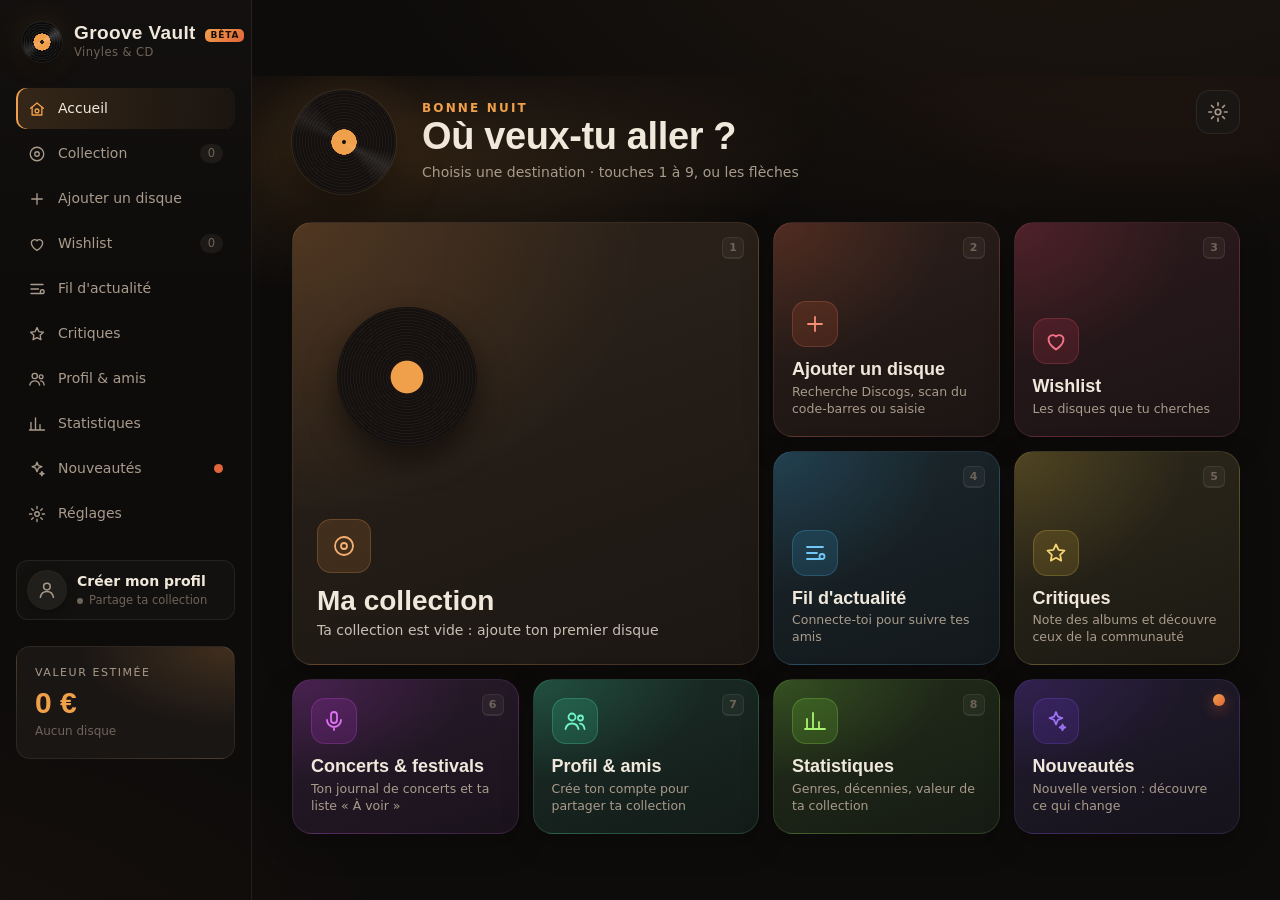
==== commit 0e1c07b3: "Appli mobile 1.2.0 bêta 15 : écran d'accueil et festivals des amis Co-Authored-By: Claude Opus 5.5 <" ====
--- a/app/index.html
+++ b/app/index.html
@@ -14,7 +14,7 @@
   <link rel="icon" type="image/png" href="icons/icon-192.png">
   <meta http-equiv="Content-Security-Policy" content="default-src 'self'; img-src 'self' https: data: blob:; style-src 'self' 'unsafe-inline'; script-src 'self' 'wasm-unsafe-eval'; connect-src 'self' https://api.discogs.com https://*.supabase.co wss://*.supabase.co; manifest-src 'self'; worker-src 'self'">
   <title>Groove Vault</title>
-  <link rel="stylesheet" href="app.css?v=1.2.0-beta.10">
+  <link rel="stylesheet" href="app.css?v=1.2.0-beta.15">
 </head>
 <body>
   <div class="titlebar"><span>Groove Vault</span></div>
@@ -29,7 +29,11 @@
     </div>
 
     <nav class="nav">
-      <button class="nav-btn active" data-view="collection">
+      <button class="nav-btn active" data-view="home">
+        <svg viewBox="0 0 24 24"><path d="M3.5 11 12 4l8.5 7"/><path d="M5.5 9.5V20h13V9.5"/><circle cx="12" cy="14.5" r="2.5"/></svg>
+        <span>Accueil</span>
+      </button>
+      <button class="nav-btn" data-view="collection">
         <svg viewBox="0 0 24 24"><circle cx="12" cy="12" r="9"/><circle cx="12" cy="12" r="3"/></svg>
         <span>Collection</span><em id="nav-count">0</em>
       </button>
@@ -86,8 +90,13 @@
   </aside>
 
   <main class="main">
+    <!-- ACCUEIL (lobby de lancement) -->
+    <section class="view active hm-enter" id="view-home">
+      <div class="home-root" id="home-root"></div>
+    </section>
+
     <!-- COLLECTION -->
-    <section class="view active" id="view-collection">
+    <section class="view" id="view-collection">
       <header class="view-head">
         <div>
           <h1>Ma collection</h1>
@@ -317,6 +326,7 @@
         </div>
         <div class="card-panel">
           <h3>Ambiance</h3>
+          <label class="check"><input type="checkbox" id="set-starthome"> Ouvrir sur l'accueil au lancement</label>
           <label class="check"><input type="checkbox" id="set-crackle"> Craquements de vinyle sur la platine</label>
           <label class="slider">Volume <input type="range" id="set-volume" min="0" max="1" step="0.05"></label>
         </div>
@@ -339,6 +349,8 @@
             </button>
           </div>
           <div class="muted small" id="update-status"></div>
+          <p class="muted small legal-note">© 2026 Raphaël Harvent · Groove Vault · Tous droits réservés. Reproduction, copie ou redistribution interdites sans autorisation.
+            <a href="#" id="legal-link">Mentions légales</a></p>
         </div>
         <div class="card-panel span2">
           <h3>Comment la rareté est calculée</h3>
@@ -357,7 +369,7 @@
 
   <div class="detail hidden" id="detail"></div>
   <div class="toasts" id="toasts"></div>
-  <script src="vault.js?v=1.2.0-beta.10"></script>
-  <script src="app.js?v=1.2.0-beta.10"></script>
+  <script src="vault.js?v=1.2.0-beta.15"></script>
+  <script src="app.js?v=1.2.0-beta.15"></script>
 </body>
 </html>
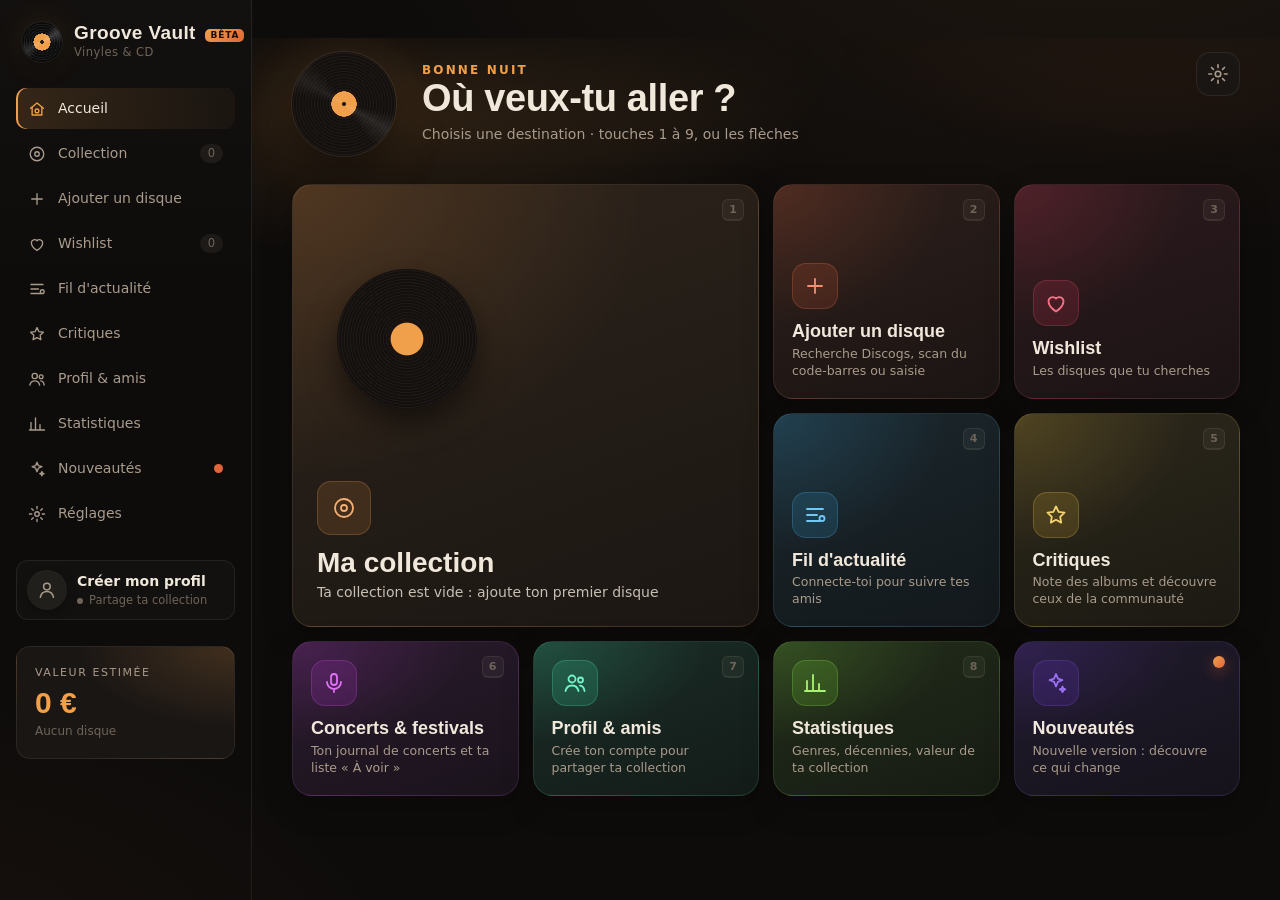
==== commit 9bb73562: "Appli mobile 1.2.0 bêta 16 : l'accueil défile de nouveau Co-Authored-By: Claude Opus 5.5 <noreply@an" ====
--- a/app/index.html
+++ b/app/index.html
@@ -14,7 +14,7 @@
   <link rel="icon" type="image/png" href="icons/icon-192.png">
   <meta http-equiv="Content-Security-Policy" content="default-src 'self'; img-src 'self' https: data: blob:; style-src 'self' 'unsafe-inline'; script-src 'self' 'wasm-unsafe-eval'; connect-src 'self' https://api.discogs.com https://*.supabase.co wss://*.supabase.co; manifest-src 'self'; worker-src 'self'">
   <title>Groove Vault</title>
-  <link rel="stylesheet" href="app.css?v=1.2.0-beta.15">
+  <link rel="stylesheet" href="app.css?v=1.2.0-beta.16">
 </head>
 <body>
   <div class="titlebar"><span>Groove Vault</span></div>
@@ -369,7 +369,7 @@
 
   <div class="detail hidden" id="detail"></div>
   <div class="toasts" id="toasts"></div>
-  <script src="vault.js?v=1.2.0-beta.15"></script>
-  <script src="app.js?v=1.2.0-beta.15"></script>
+  <script src="vault.js?v=1.2.0-beta.16"></script>
+  <script src="app.js?v=1.2.0-beta.16"></script>
 </body>
 </html>
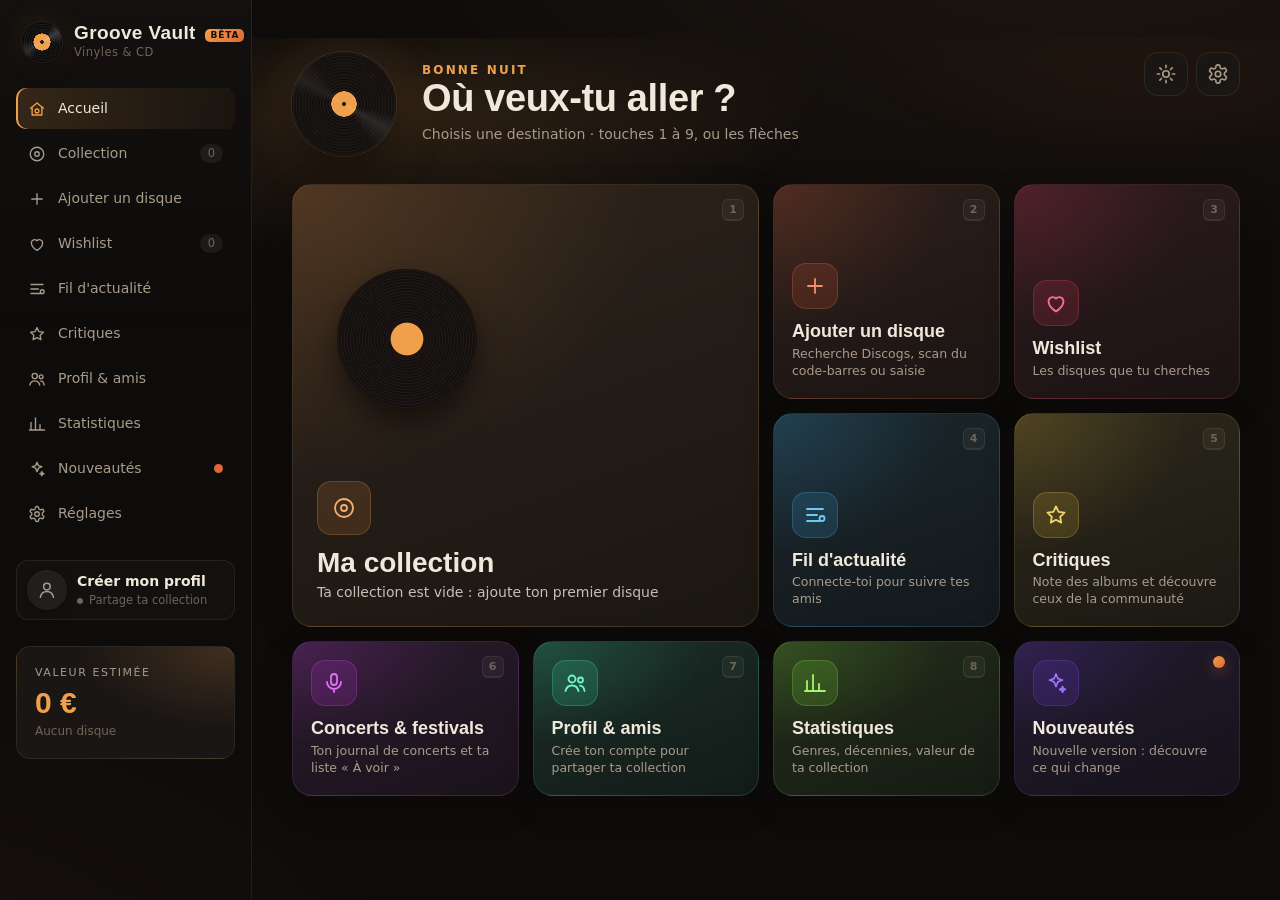
==== commit 5bcefb28: "Appli mobile 1.2.0 bêta 17 : mode jour et engrenage des réglages Co-Authored-By: Claude Opus 5.5 <no" ====
--- a/app/index.html
+++ b/app/index.html
@@ -14,7 +14,8 @@
   <link rel="icon" type="image/png" href="icons/icon-192.png">
   <meta http-equiv="Content-Security-Policy" content="default-src 'self'; img-src 'self' https: data: blob:; style-src 'self' 'unsafe-inline'; script-src 'self' 'wasm-unsafe-eval'; connect-src 'self' https://api.discogs.com https://*.supabase.co wss://*.supabase.co; manifest-src 'self'; worker-src 'self'">
   <title>Groove Vault</title>
-  <link rel="stylesheet" href="app.css?v=1.2.0-beta.16">
+  <script src="theme.js?v=1.2.0-beta.17"></script>
+  <link rel="stylesheet" href="app.css?v=1.2.0-beta.17">
 </head>
 <body>
   <div class="titlebar"><span>Groove Vault</span></div>
@@ -66,7 +67,7 @@
         <span>Nouveautés</span><em id="nav-news" class="badge dot hidden">•</em>
       </button>
       <button class="nav-btn" data-view="settings">
-        <svg viewBox="0 0 24 24"><circle cx="12" cy="12" r="3"/><path d="M12 2v3M12 19v3M2 12h3M19 12h3M4.9 4.9l2.1 2.1M17 17l2.1 2.1M4.9 19.1L7 17M17 7l2.1-2.1"/></svg>
+        <svg viewBox="0 0 24 24"><path d="M12.22 2h-.44a2 2 0 0 0-2 2v.18a2 2 0 0 1-1 1.73l-.43.25a2 2 0 0 1-2 0l-.15-.08a2 2 0 0 0-2.73.73l-.22.38a2 2 0 0 0 .73 2.73l.15.1a2 2 0 0 1 1 1.72v.51a2 2 0 0 1-1 1.74l-.15.09a2 2 0 0 0-.73 2.73l.22.38a2 2 0 0 0 2.73.73l.15-.08a2 2 0 0 1 2 0l.43.25a2 2 0 0 1 1 1.73V20a2 2 0 0 0 2 2h.44a2 2 0 0 0 2-2v-.18a2 2 0 0 1 1-1.73l.43-.25a2 2 0 0 1 2 0l.15.08a2 2 0 0 0 2.73-.73l.22-.39a2 2 0 0 0-.73-2.73l-.15-.08a2 2 0 0 1-1-1.74v-.5a2 2 0 0 1 1-1.74l.15-.09a2 2 0 0 0 .73-2.73l-.22-.38a2 2 0 0 0-2.73-.73l-.15.08a2 2 0 0 1-2 0l-.43-.25a2 2 0 0 1-1-1.73V4a2 2 0 0 0-2-2z"/><circle cx="12" cy="12" r="3"/></svg>
         <span>Réglages</span>
       </button>
     </nav>
@@ -326,6 +327,7 @@
         </div>
         <div class="card-panel">
           <h3>Ambiance</h3>
+          <div class="theme-row"><span>Thème</span><div class="seg small" id="set-theme"><button type="button" data-theme-set="dark">🌙 Nuit</button><button type="button" data-theme-set="light">☀️ Jour</button></div></div>
           <label class="check"><input type="checkbox" id="set-starthome"> Ouvrir sur l'accueil au lancement</label>
           <label class="check"><input type="checkbox" id="set-crackle"> Craquements de vinyle sur la platine</label>
           <label class="slider">Volume <input type="range" id="set-volume" min="0" max="1" step="0.05"></label>
@@ -369,7 +371,7 @@
 
   <div class="detail hidden" id="detail"></div>
   <div class="toasts" id="toasts"></div>
-  <script src="vault.js?v=1.2.0-beta.16"></script>
-  <script src="app.js?v=1.2.0-beta.16"></script>
+  <script src="vault.js?v=1.2.0-beta.17"></script>
+  <script src="app.js?v=1.2.0-beta.17"></script>
 </body>
 </html>
